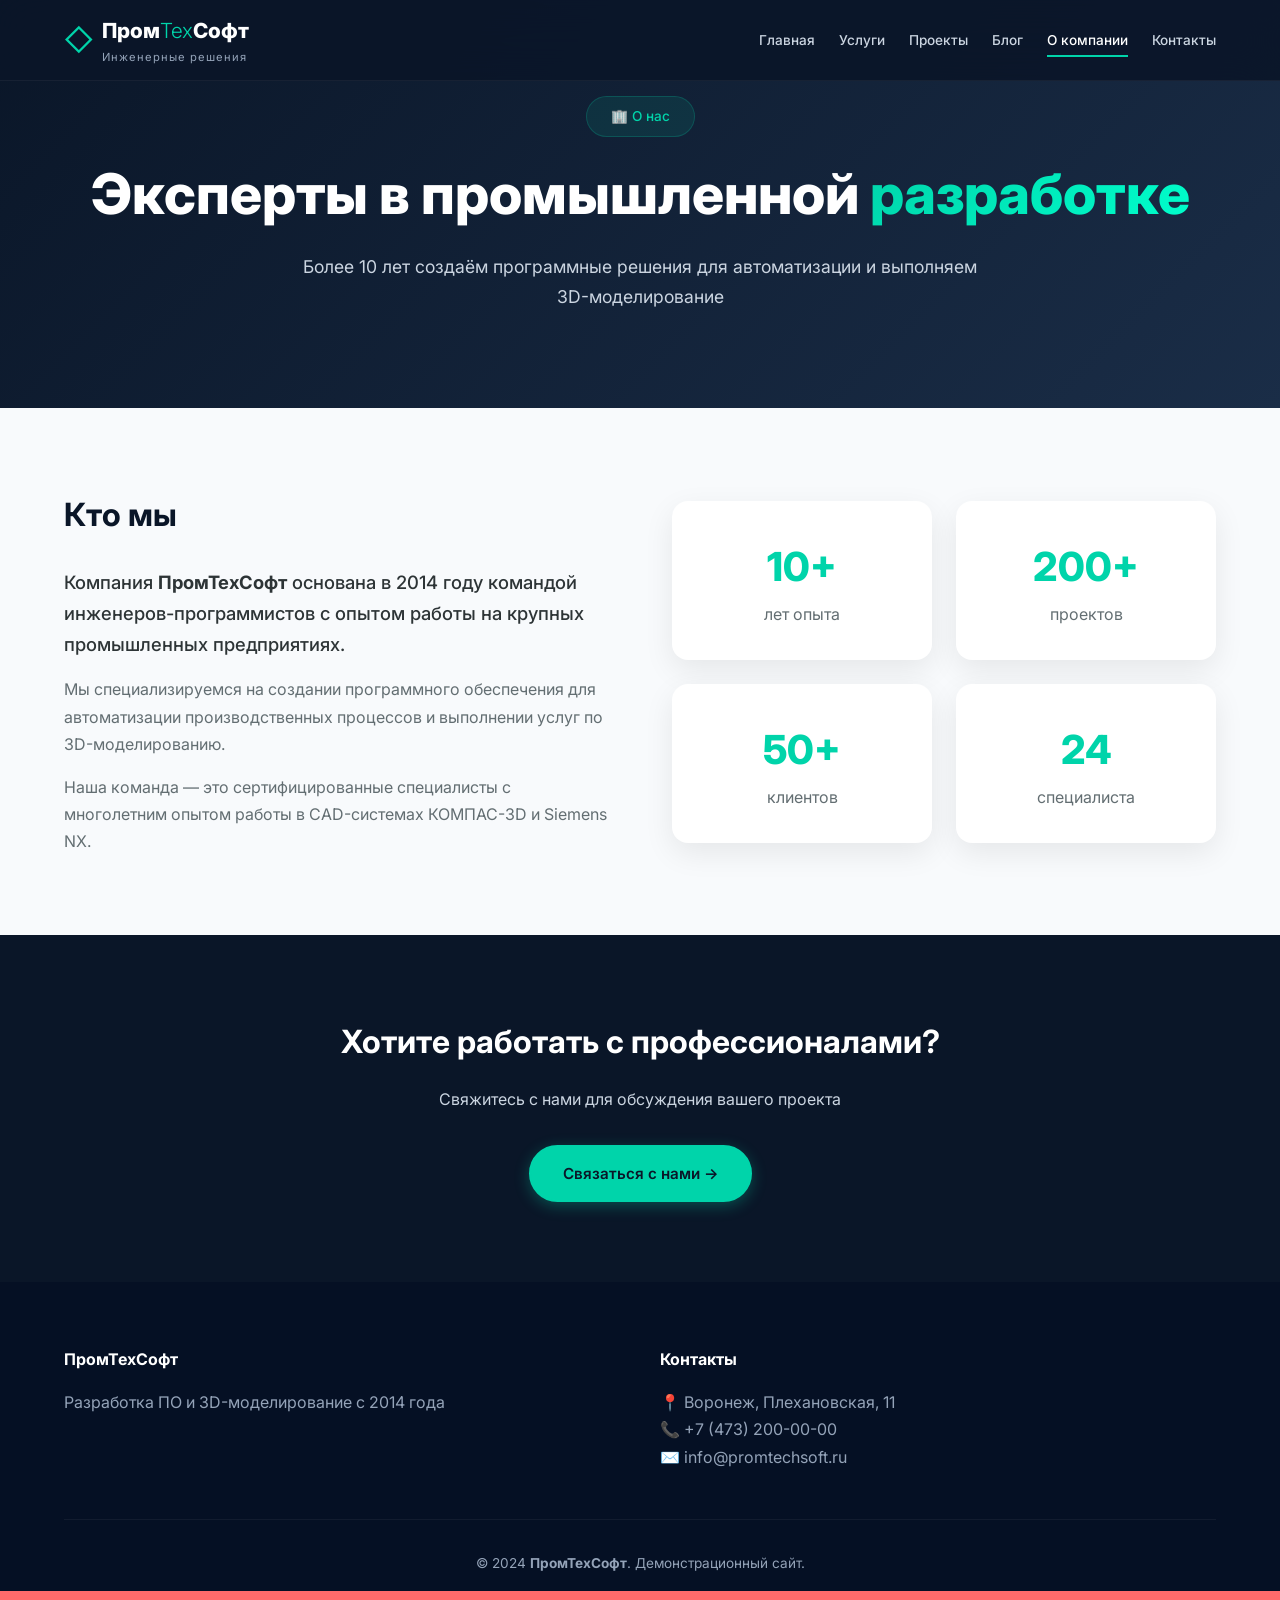
==== about.html @ c160d9ca "Демо 2" ====
<!DOCTYPE html>
<html lang="ru">
<head>
    <meta charset="UTF-8">
    <meta name="viewport" content="width=device-width, initial-scale=1.0">
    <title>О компании - ПромТехСофт | Демонстрационный сайт</title>
    <meta name="description" content="ПромТехСофт - демонстрационный сайт компании по разработке ПО для автоматизации производств и 3D-моделированию. Учебный проект.">
    <link rel="stylesheet" href="style.css">
    <link rel="stylesheet" href="animations.css">
    <link href="https://fonts.googleapis.com/css2?family=Inter:wght@300;400;500;600;700;800;900&display=swap" rel="stylesheet">
</head>
<body>
    <header class="header" id="header">
        <div class="container">
            <nav class="navbar">
                <a href="index.html" class="logo">
                    <span class="logo-icon">◇</span>
                    <div>
                        <h1>Пром<span>Тех</span>Софт</h1>
                        <p class="tagline">Инженерные решения</p>
                    </div>
                </a>
                <ul class="nav-menu" id="navMenu">
                    <li><a href="index.html">Главная</a></li>
                    <li><a href="services.html">Услуги</a></li>
                    <li><a href="projects.html">Проекты</a></li>
                    <li><a href="blog.html">Блог</a></li>
                    <li><a href="about.html" class="active">О компании</a></li>
                    <li><a href="contacts.html">Контакты</a></li>
                </ul>
                <button class="burger" id="burger" aria-label="Меню">
                    <span></span><span></span><span></span>
                </button>
            </nav>
        </div>
    </header>

    <main>

        <section class="hero" style="min-height: auto; padding: 6rem 0 4rem;">
            <div class="container">
                <span class="badge fade-in">🏢 О нас</span>
                <h2 class="fade-in">Эксперты в промышленной <span class="highlight">разработке</span></h2>
                <p class="fade-in">Более 10 лет создаём программные решения для автоматизации и выполняем 3D-моделирование</p>
            </div>
        </section>

        <section>
            <div class="container">
                <div style="display: grid; grid-template-columns: 1fr 1fr; gap: 4rem; align-items: center;">
                    <div class="fade-in">
                        <h2 style="font-size: 2rem; color: var(--primary); margin-bottom: 1.5rem;">Кто мы</h2>
                        <p style="font-size: 1.15rem; font-weight: 500; margin-bottom: 1rem;">Компания <strong>ПромТехСофт</strong> основана в 2014 году командой инженеров-программистов с опытом работы на крупных промышленных предприятиях.</p>
                        <p style="color: var(--text-light); margin-bottom: 1rem;">Мы специализируемся на создании программного обеспечения для автоматизации производственных процессов и выполнении услуг по 3D-моделированию.</p>
                        <p style="color: var(--text-light);">Наша команда — это сертифицированные специалисты с многолетним опытом работы в CAD-системах КОМПАС-3D и Siemens NX.</p>
                    </div>
                    <div class="fade-in" style="display: grid; grid-template-columns: repeat(2, 1fr); gap: 1.5rem;">
                        <div style="background: white; padding: 2rem; border-radius: 16px; text-align: center; box-shadow: 0 10px 30px rgba(0,0,0,0.08);">
                            <span style="font-size: 2.5rem; font-weight: 800; color: #00d4aa; display: block;">10+</span>
                            <span style="color: #636e72;">лет опыта</span>
                        </div>
                        <div style="background: white; padding: 2rem; border-radius: 16px; text-align: center; box-shadow: 0 10px 30px rgba(0,0,0,0.08);">
                            <span style="font-size: 2.5rem; font-weight: 800; color: #00d4aa; display: block;">200+</span>
                            <span style="color: #636e72;">проектов</span>
                        </div>
                        <div style="background: white; padding: 2rem; border-radius: 16px; text-align: center; box-shadow: 0 10px 30px rgba(0,0,0,0.08);">
                            <span style="font-size: 2.5rem; font-weight: 800; color: #00d4aa; display: block;">50+</span>
                            <span style="color: #636e72;">клиентов</span>
                        </div>
                        <div style="background: white; padding: 2rem; border-radius: 16px; text-align: center; box-shadow: 0 10px 30px rgba(0,0,0,0.08);">
                            <span style="font-size: 2.5rem; font-weight: 800; color: #00d4aa; display: block;">24</span>
                            <span style="color: #636e72;">специалиста</span>
                        </div>
                    </div>
                </div>
            </div>
        </section>

        <section class="cta fade-in">
            <div class="container">
                <h2>Хотите работать с профессионалами?</h2>
                <p>Свяжитесь с нами для обсуждения вашего проекта</p>
                <a href="contacts.html" class="btn btn-primary">Связаться с нами →</a>
            </div>
        </section>
    </main>

    <footer class="footer">
        <div class="container">
            <div class="footer-grid">
                <div class="footer-col">
                    <h4>ПромТехСофт</h4>
                    <p>Разработка ПО и 3D-моделирование с 2014 года</p>
                </div>
                <div class="footer-col">
                    <h4>Контакты</h4>
                    <p>📍 Воронеж, Плехановская, 11</p>
                    <p>📞 +7 (473) 200-00-00</p>
                    <p>✉️ info@promtechsoft.ru</p>
                </div>
            </div>
            <div class="footer-bottom">
                <p>© 2024 <strong>ПромТехСофт</strong>. Демонстрационный сайт.</p>
            </div>
        </div>
    </footer>
    <div style="background: #ff6b6b; color: white; text-align: center; padding: 0.5rem; font-size: 0.85rem;">
    ⚠️ Демонстрационный сайт. Компания не является реальным юридическим лицом. Учебный проект.
    </div>

    <button class="scroll-top" id="scrollTop" aria-label="Наверх">↑</button>
    <script src="main.js"></script>
</body>
</html>
---- style.css ----
:root {
    --primary: #0a1628;
    --primary-light: #132238;
    --secondary: #1a2d47;
    --accent: #00d4aa;
    --accent-hover: #00f0c8;
    --dark: #051024;
    --text: #2d3436;
    --text-light: #636e72;
    --white: #ffffff;
    --gray-50: #f8fafc;
    --gray-100: #f1f5f9;
    --gray-200: #e2e8f0;
    --gray-300: #cbd5e1;
    --gray-400: #94a3b8;
    --gray-500: #64748b;
    --radius: 16px;
    --radius-sm: 8px;
    --shadow: 0 10px 30px rgba(0,0,0,0.08);
    --shadow-hover: 0 20px 40px rgba(0,0,0,0.15);
    --transition: 0.3s cubic-bezier(0.4, 0, 0.2, 1);
}

* { margin: 0; padding: 0; box-sizing: border-box; }

html { scroll-behavior: smooth; scroll-padding-top: 80px; }

body {
    font-family: 'Inter', -apple-system, sans-serif;
    line-height: 1.7;
    color: var(--text);
    background: var(--gray-50);
}

.container { max-width: 1200px; margin: 0 auto; padding: 0 24px; }

/* Header */
.header {
    background: rgba(10, 22, 40, 0.9);
    backdrop-filter: blur(20px);
    color: var(--white);
    padding: 0.8rem 0;
    position: fixed;
    top: 0;
    width: 100%;
    z-index: 1000;
    border-bottom: 1px solid rgba(255,255,255,0.05);
    transition: var(--transition);
}

.header.scrolled {
    background: rgba(10, 22, 40, 0.98);
    box-shadow: 0 10px 40px rgba(0,0,0,0.3);
    padding: 0.5rem 0;
}

.navbar {
    display: flex;
    justify-content: space-between;
    align-items: center;
}

.logo {
    display: flex;
    align-items: center;
    gap: 0.5rem;
    text-decoration: none;
    color: var(--white);
}

.logo-icon {
    font-size: 1.8rem;
    color: var(--accent);
}

.logo h1 {
    font-size: 1.3rem;
    font-weight: 800;
}

.logo h1 span { color: var(--accent); font-weight: 300; }

.tagline {
    font-size: 0.7rem;
    color: var(--gray-400);
    letter-spacing: 1px;
}

.nav-menu {
    display: flex;
    list-style: none;
    gap: 1.5rem;
}

.nav-menu a {
    color: var(--gray-300);
    text-decoration: none;
    font-weight: 500;
    font-size: 0.85rem;
    transition: var(--transition);
    padding: 0.4rem 0;
    border-bottom: 2px solid transparent;
}

.nav-menu a:hover,
.nav-menu a.active {
    color: var(--white);
    border-bottom-color: var(--accent);
}

.burger {
    display: none;
    flex-direction: column;
    gap: 5px;
    background: none;
    border: none;
    cursor: pointer;
    padding: 5px;
}

.burger span {
    width: 25px;
    height: 2px;
    background: var(--white);
    transition: var(--transition);
    display: block;
}

.burger.active span:nth-child(1) { transform: rotate(45deg) translate(5px, 5px); }
.burger.active span:nth-child(2) { opacity: 0; }
.burger.active span:nth-child(3) { transform: rotate(-45deg) translate(5px, -5px); }

/* Hero */
.hero {
    background: linear-gradient(135deg, var(--primary) 0%, var(--secondary) 100%);
    color: var(--white);
    padding: 8rem 0 6rem;
    text-align: center;
    position: relative;
    overflow: hidden;
    min-height: 100vh;
    display: flex;
    align-items: center;
}

.badge {
    display: inline-block;
    background: rgba(0, 212, 170, 0.1);
    color: var(--accent);
    padding: 0.5rem 1.5rem;
    border-radius: 50px;
    font-size: 0.85rem;
    font-weight: 500;
    border: 1px solid rgba(0, 212, 170, 0.2);
    margin-bottom: 1.5rem;
}

.hero h2 {
    font-size: clamp(2rem, 5vw, 3.5rem);
    font-weight: 800;
    line-height: 1.2;
    margin-bottom: 1.5rem;
}

.highlight {
    background: linear-gradient(135deg, var(--accent), #00ffcc);
    -webkit-background-clip: text;
    -webkit-text-fill-color: transparent;
    background-clip: text;
}

.hero p {
    font-size: 1.1rem;
    color: var(--gray-300);
    max-width: 700px;
    margin: 0 auto 2rem;
}

.hero-buttons {
    display: flex;
    gap: 1rem;
    justify-content: center;
    margin-bottom: 3rem;
    flex-wrap: wrap;
}

.hero-stats {
    display: flex;
    justify-content: center;
    gap: 3rem;
    flex-wrap: wrap;
}

.stat-value {
    font-size: 2rem;
    font-weight: 800;
    color: var(--accent);
    display: block;
}

.stat-label { font-size: 0.85rem; color: var(--gray-400); }

.hero-scroll {
    position: absolute;
    bottom: 30px;
    left: 50%;
    transform: translateX(-50%);
    display: flex;
    flex-direction: column;
    align-items: center;
    gap: 0.5rem;
    color: var(--gray-400);
    font-size: 0.75rem;
}

.scroll-indicator {
    width: 20px;
    height: 40px;
    border: 2px solid var(--gray-500);
    border-radius: 10px;
    position: relative;
}

.scroll-indicator::before {
    content: '';
    position: absolute;
    top: 5px;
    left: 50%;
    transform: translateX(-50%);
    width: 3px;
    height: 8px;
    background: var(--accent);
    border-radius: 2px;
    animation: scrollDown 2s infinite;
}

/* Buttons */
.btn {
    display: inline-flex;
    align-items: center;
    gap: 0.5rem;
    padding: 0.85rem 2rem;
    border-radius: 50px;
    text-decoration: none;
    font-weight: 600;
    transition: var(--transition);
    border: 2px solid transparent;
    font-size: 0.95rem;
}

.btn-primary {
    background: var(--accent);
    color: var(--primary);
    border-color: var(--accent);
    box-shadow: 0 4px 15px rgba(0, 212, 170, 0.3);
}

.btn-primary:hover {
    background: var(--accent-hover);
    transform: translateY(-2px);
    box-shadow: 0 8px 25px rgba(0, 212, 170, 0.4);
}

.btn-outline {
    border-color: rgba(255,255,255,0.3);
    color: var(--white);
    backdrop-filter: blur(10px);
}

.btn-outline:hover {
    background: rgba(255,255,255,0.1);
    border-color: var(--white);
    transform: translateY(-2px);
}

.btn-outline-dark {
    border-color: var(--gray-300);
    color: var(--text);
}

.btn-outline-dark:hover {
    background: var(--primary);
    color: var(--white);
    border-color: var(--primary);
}

.btn-sm {
    padding: 0.5rem 1.5rem;
    font-size: 0.85rem;
    background: transparent;
    color: var(--accent);
    border-color: var(--accent);
}

.btn-sm:hover {
    background: var(--accent);
    color: var(--primary);
}

/* Sections */
section { padding: 5rem 0; }

.section-header {
    text-align: center;
    margin-bottom: 3rem;
}

.section-header .badge { margin-bottom: 1rem; }

.section-header h2 {
    font-size: 2rem;
    color: var(--primary);
    margin-bottom: 0.8rem;
}

.section-header p {
    color: var(--text-light);
    max-width: 600px;
    margin: 0 auto;
}

/* Services Grid */
.services-grid {
    display: grid;
    grid-template-columns: repeat(auto-fit, minmax(260px, 1fr));
    gap: 2rem;
}

.service-card {
    background: var(--white);
    padding: 2rem;
    border-radius: var(--radius);
    box-shadow: var(--shadow);
    text-align: center;
    transition: var(--transition);
    border: 1px solid var(--gray-200);
    display: flex;
    flex-direction: column;
}

.service-card:hover {
    transform: translateY(-8px);
    box-shadow: var(--shadow-hover);
}

.service-icon {
    font-size: 3rem;
    margin-bottom: 1rem;
}

.service-card h3 {
    font-size: 1.15rem;
    margin-bottom: 0.8rem;
    color: var(--primary);
}

.service-card p {
    color: var(--text-light);
    font-size: 0.9rem;
    margin-bottom: 1rem;
    flex-grow: 1;
}

.service-features {
    display: flex;
    gap: 0.5rem;
    justify-content: center;
    flex-wrap: wrap;
    margin-bottom: 1.5rem;
    list-style: none;
}

.service-features li {
    background: var(--gray-100);
    padding: 0.25rem 0.75rem;
    border-radius: 20px;
    font-size: 0.75rem;
    color: var(--text-light);
}

.service-card .btn-sm {
    margin-top: auto;
    align-self: center;
}

/* Blog Preview */
.blog-preview { background: var(--white); }

.blog-grid {
    display: grid;
    grid-template-columns: repeat(auto-fit, minmax(300px, 1fr));
    gap: 2rem;
}

.blog-card {
    background: var(--white);
    border-radius: var(--radius);
    overflow: hidden;
    box-shadow: var(--shadow);
    transition: var(--transition);
    border: 1px solid var(--gray-200);
}

.blog-card:hover {
    transform: translateY(-5px);
    box-shadow: var(--shadow-hover);
}

.blog-image {
    height: 180px;
    display: flex;
    align-items: center;
    justify-content: center;
    font-size: 4rem;
    color: rgba(255,255,255,0.3);
}

.blog-content {
    padding: 1.5rem;
}

.blog-date {
    font-size: 0.8rem;
    color: var(--accent);
    font-weight: 500;
}

.blog-content h3 {
    font-size: 1.1rem;
    margin: 0.5rem 0;
    color: var(--primary);
}

.blog-content p {
    font-size: 0.9rem;
    color: var(--text-light);
    margin-bottom: 1rem;
}

.blog-link {
    color: var(--accent);
    text-decoration: none;
    font-weight: 600;
    font-size: 0.9rem;
}

/* CTA */
.cta {
    background: var(--primary);
    color: var(--white);
    text-align: center;
}

.cta h2 {
    font-size: 2rem;
    margin-bottom: 1rem;
}

.cta p {
    color: var(--gray-300);
    margin-bottom: 2rem;
}

/* Footer */
.footer {
    background: var(--dark);
    color: var(--gray-400);
    padding: 4rem 0 1rem;
}

.footer-grid {
    display: grid;
    grid-template-columns: repeat(auto-fit, minmax(200px, 1fr));
    gap: 2.5rem;
    margin-bottom: 3rem;
}

.footer-col h4 {
    color: var(--white);
    margin-bottom: 1rem;
    font-size: 1rem;
}

.footer-col ul {
    list-style: none;
}

.footer-col ul li { margin-bottom: 0.5rem; }

.footer-col a {
    color: var(--gray-400);
    text-decoration: none;
    transition: var(--transition);
}

.footer-col a:hover { color: var(--accent); }

.social-links {
    display: flex;
    gap: 1rem;
    margin-top: 1rem;
}

.social-links a {
    font-size: 1.5rem;
}

.footer-bottom {
    text-align: center;
    padding-top: 2rem;
    border-top: 1px solid rgba(255,255,255,0.05);
    font-size: 0.85rem;
}

/* Scroll Top */
.scroll-top {
    position: fixed;
    bottom: 30px;
    right: 30px;
    width: 50px;
    height: 50px;
    background: var(--accent);
    color: var(--primary);
    border: none;
    border-radius: 50%;
    font-size: 1.5rem;
    cursor: pointer;
    opacity: 0;
    pointer-events: none;
    transition: var(--transition);
    box-shadow: var(--shadow);
    font-weight: 700;
    z-index: 999;
    display: flex;
    align-items: center;
    justify-content: center;
}

.scroll-top.visible {
    opacity: 1;
    pointer-events: all;
}

.scroll-top:hover {
    background: var(--accent-hover);
    transform: translateY(-3px);
}

/* Utility */
.text-center { text-align: center; }

/* Mobile */
@media (max-width: 768px) {
    .burger { display: flex; }
    
    .nav-menu {
        display: none;
        position: fixed;
        top: 60px;
        left: 0;
        right: 0;
        background: var(--primary);
        flex-direction: column;
        padding: 2rem;
        text-align: center;
        gap: 1rem;
        box-shadow: 0 20px 40px rgba(0,0,0,0.3);
    }
    
    .nav-menu.active { display: flex; }
    
    .hero { padding: 6rem 0 4rem; min-height: auto; }
    
    .hero h2 { font-size: 1.8rem; }
    
    .hero-stats { gap: 1.5rem; }
    
    .services-grid { grid-template-columns: 1fr; }
    
    .blog-grid { grid-template-columns: 1fr; }
    
    .footer-grid { grid-template-columns: 1fr 1fr; }
}
---- animations.css ----
/* Анимации появления */
.fade-in {
    opacity: 0;
    transform: translateY(30px);
    transition: opacity 0.6s cubic-bezier(0.4, 0, 0.2, 1),
                transform 0.6s cubic-bezier(0.4, 0, 0.2, 1);
}

.fade-in.visible {
    opacity: 1;
    transform: translateY(0);
}

/* Анимация для hero */
.hero-bg {
    position: absolute;
    top: 0;
    left: 0;
    right: 0;
    bottom: 0;
    background: 
        radial-gradient(circle at 20% 50%, rgba(0, 212, 170, 0.08) 0%, transparent 50%),
        radial-gradient(circle at 80% 50%, rgba(0, 240, 200, 0.05) 0%, transparent 50%);
    animation: bgPulse 8s ease-in-out infinite;
}

@keyframes bgPulse {
    0%, 100% { opacity: 0.5; }
    50% { opacity: 1; }
}

/* Индикатор скролла */
@keyframes scrollDown {
    0% { top: 5px; opacity: 1; }
    100% { top: 25px; opacity: 0; }
}

/* Пульсация для кнопок */
@keyframes pulse {
    0% { box-shadow: 0 0 0 0 rgba(0, 212, 170, 0.4); }
    70% { box-shadow: 0 0 0 15px rgba(0, 212, 170, 0); }
    100% { box-shadow: 0 0 0 0 rgba(0, 212, 170, 0); }
}

.btn-primary {
    animation: pulse 2s infinite;
}

/* Hover эффекты для карточек */
.service-card {
    position: relative;
    overflow: hidden;
}

.service-card::before {
    content: '';
    position: absolute;
    top: 0;
    left: 0;
    right: 0;
    height: 3px;
    background: linear-gradient(90deg, var(--accent), #00ffcc);
    transform: scaleX(0);
    transform-origin: left;
    transition: transform 0.4s ease;
}

.service-card:hover::before {
    transform: scaleX(1);
}

/* Анимация для цифр статистики */
@keyframes countUp {
    from { opacity: 0; transform: translateY(20px); }
    to { opacity: 1; transform: translateY(0); }
}

.stat-value {
    animation: countUp 1s ease-out;
}
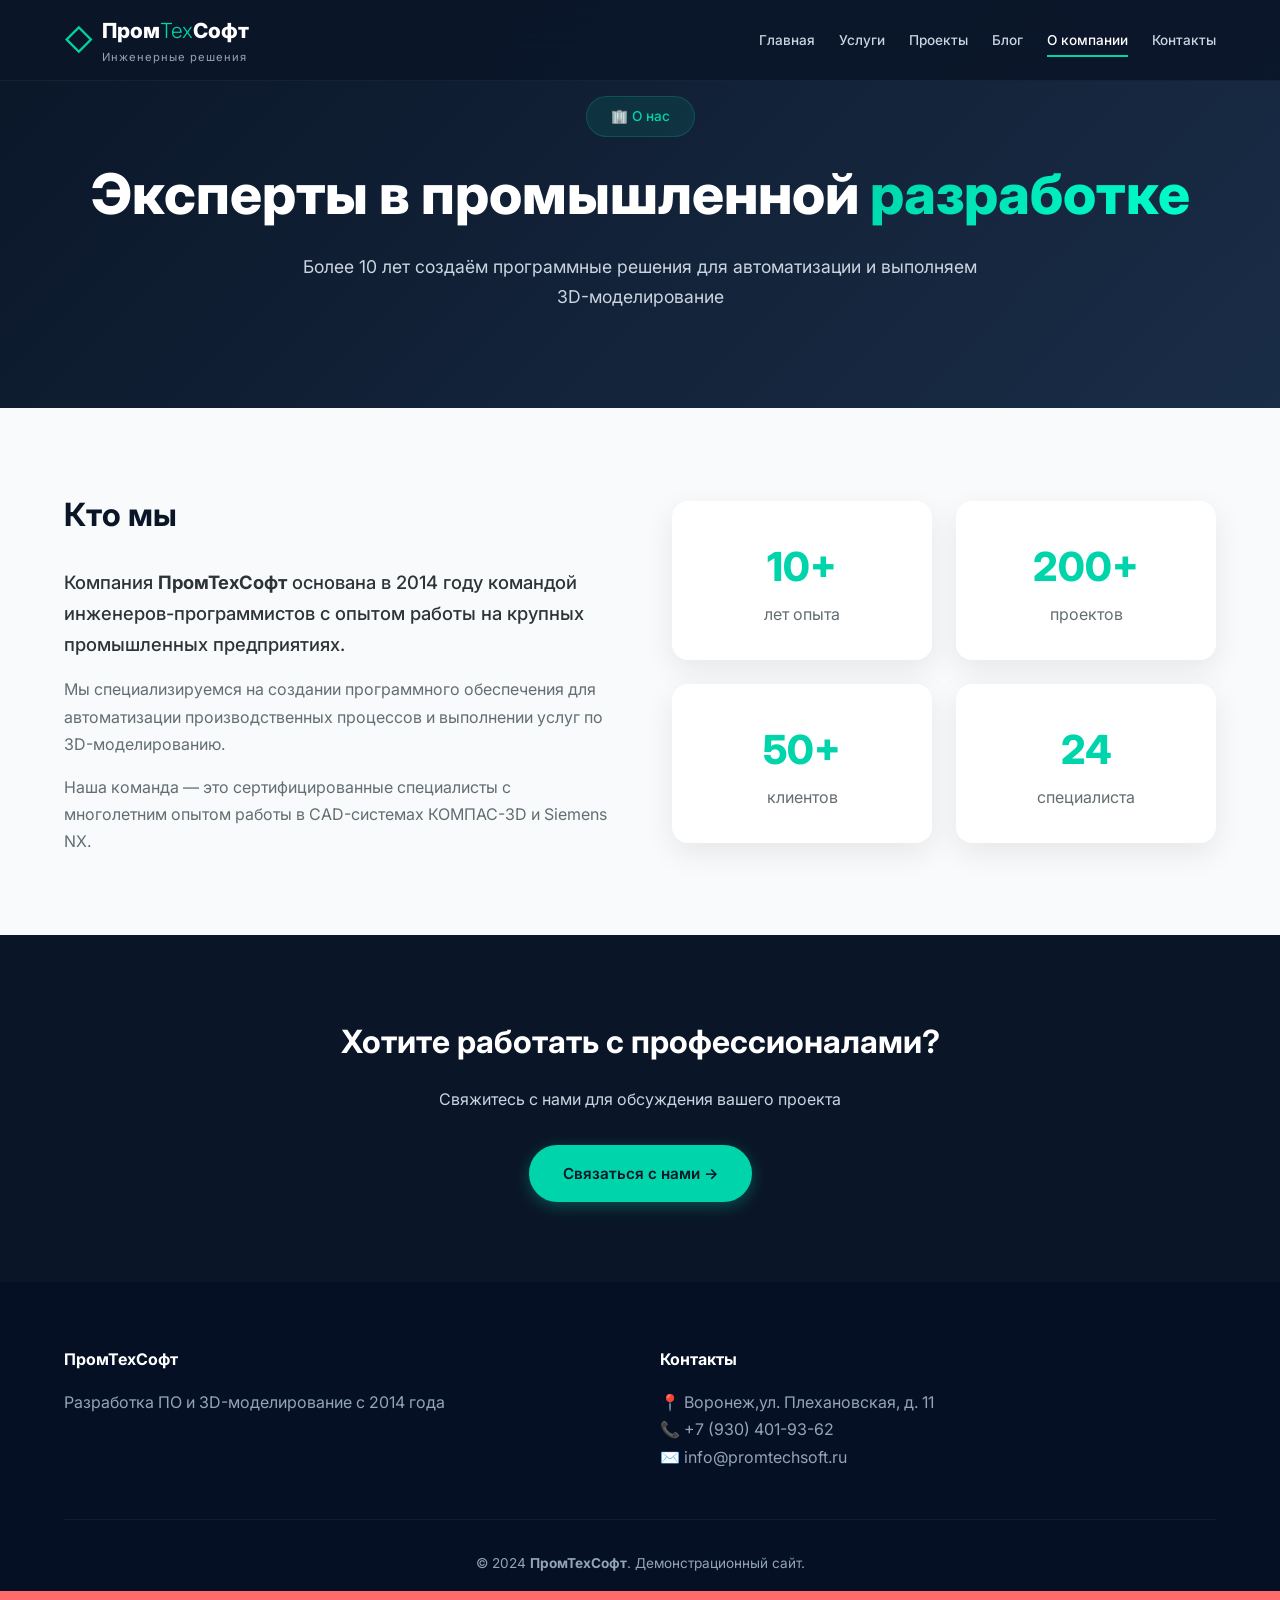
==== commit 994cb9b1: "правка адреса" ====
--- a/about.html
+++ b/about.html
@@ -94,8 +94,8 @@
                 </div>
                 <div class="footer-col">
                     <h4>Контакты</h4>
-                    <p>📍 Воронеж, Плехановская, 11</p>
-                    <p>📞 +7 (473) 200-00-00</p>
+                    <p>📍 Воронеж,ул. Плехановская, д. 11</p>
+                    <p>📞 +7 (930) 401-93-62</p>
                     <p>✉️ info@promtechsoft.ru</p>
                 </div>
             </div>
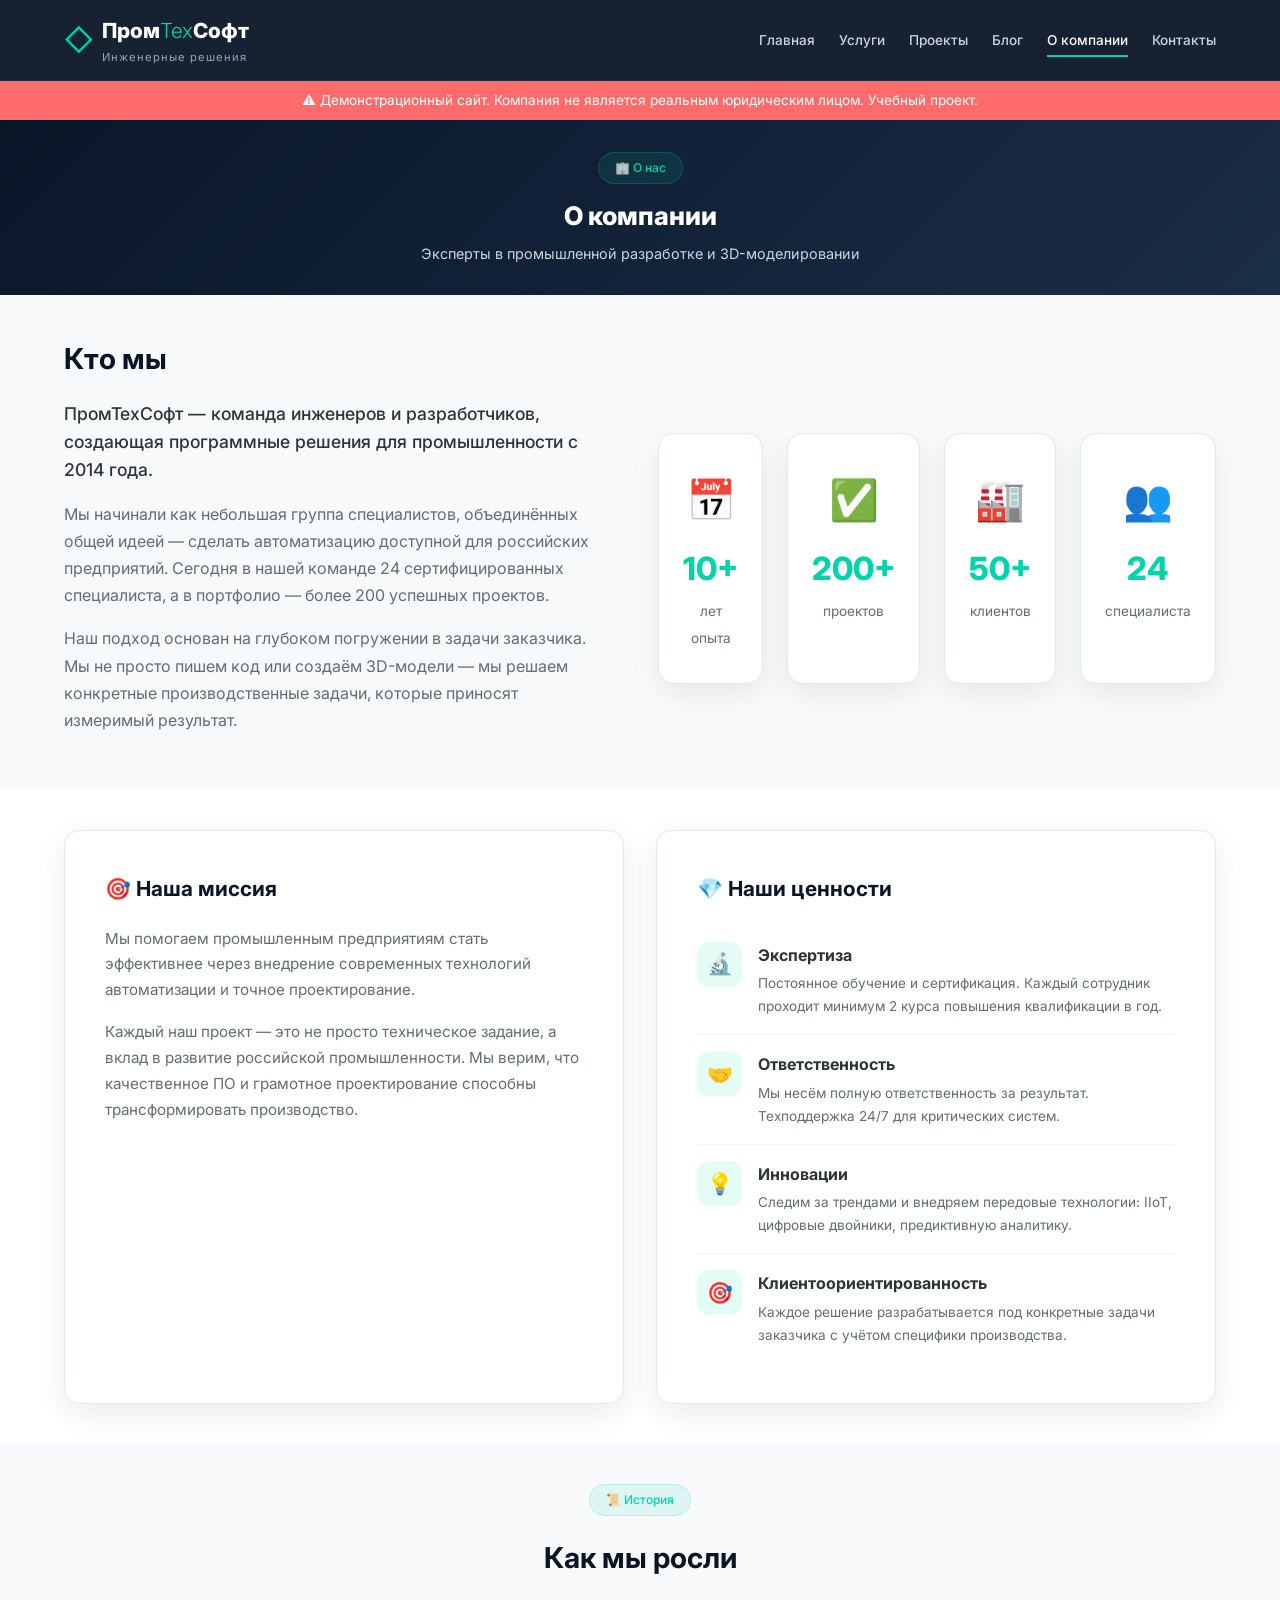
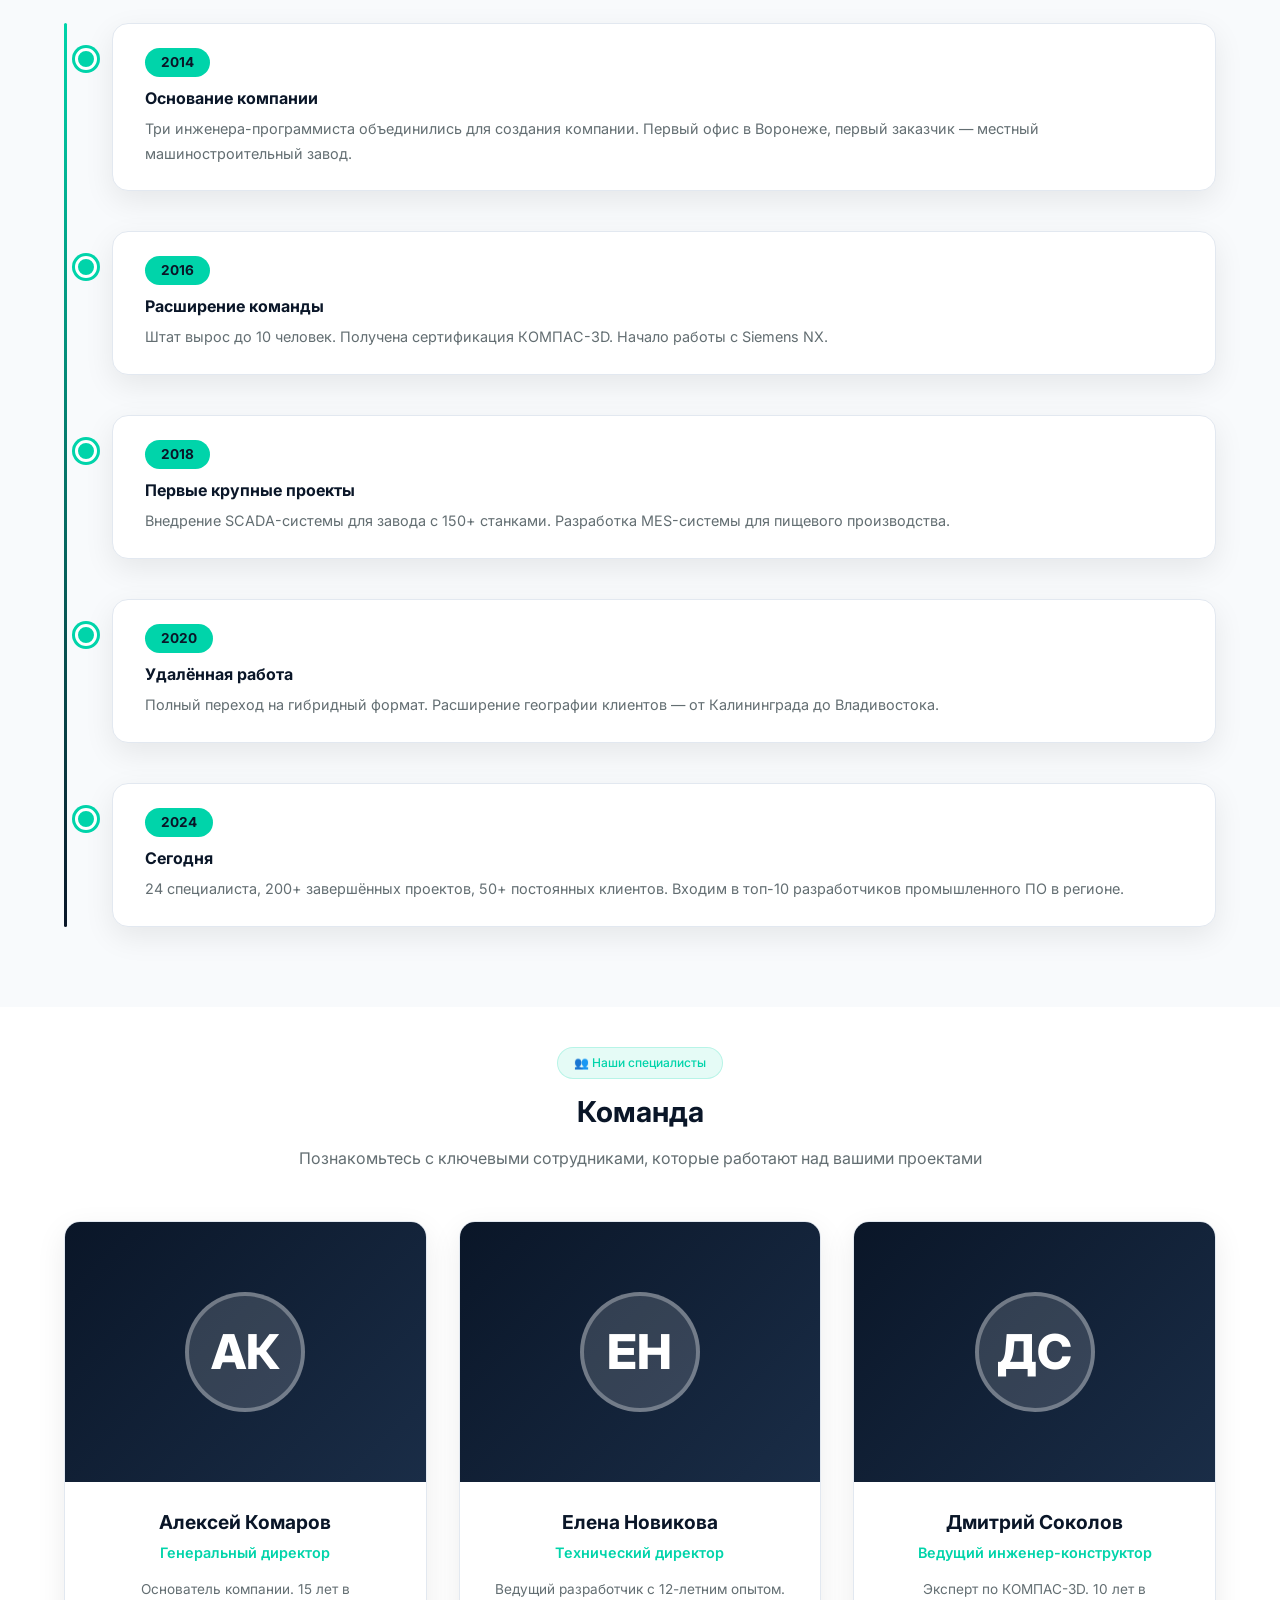
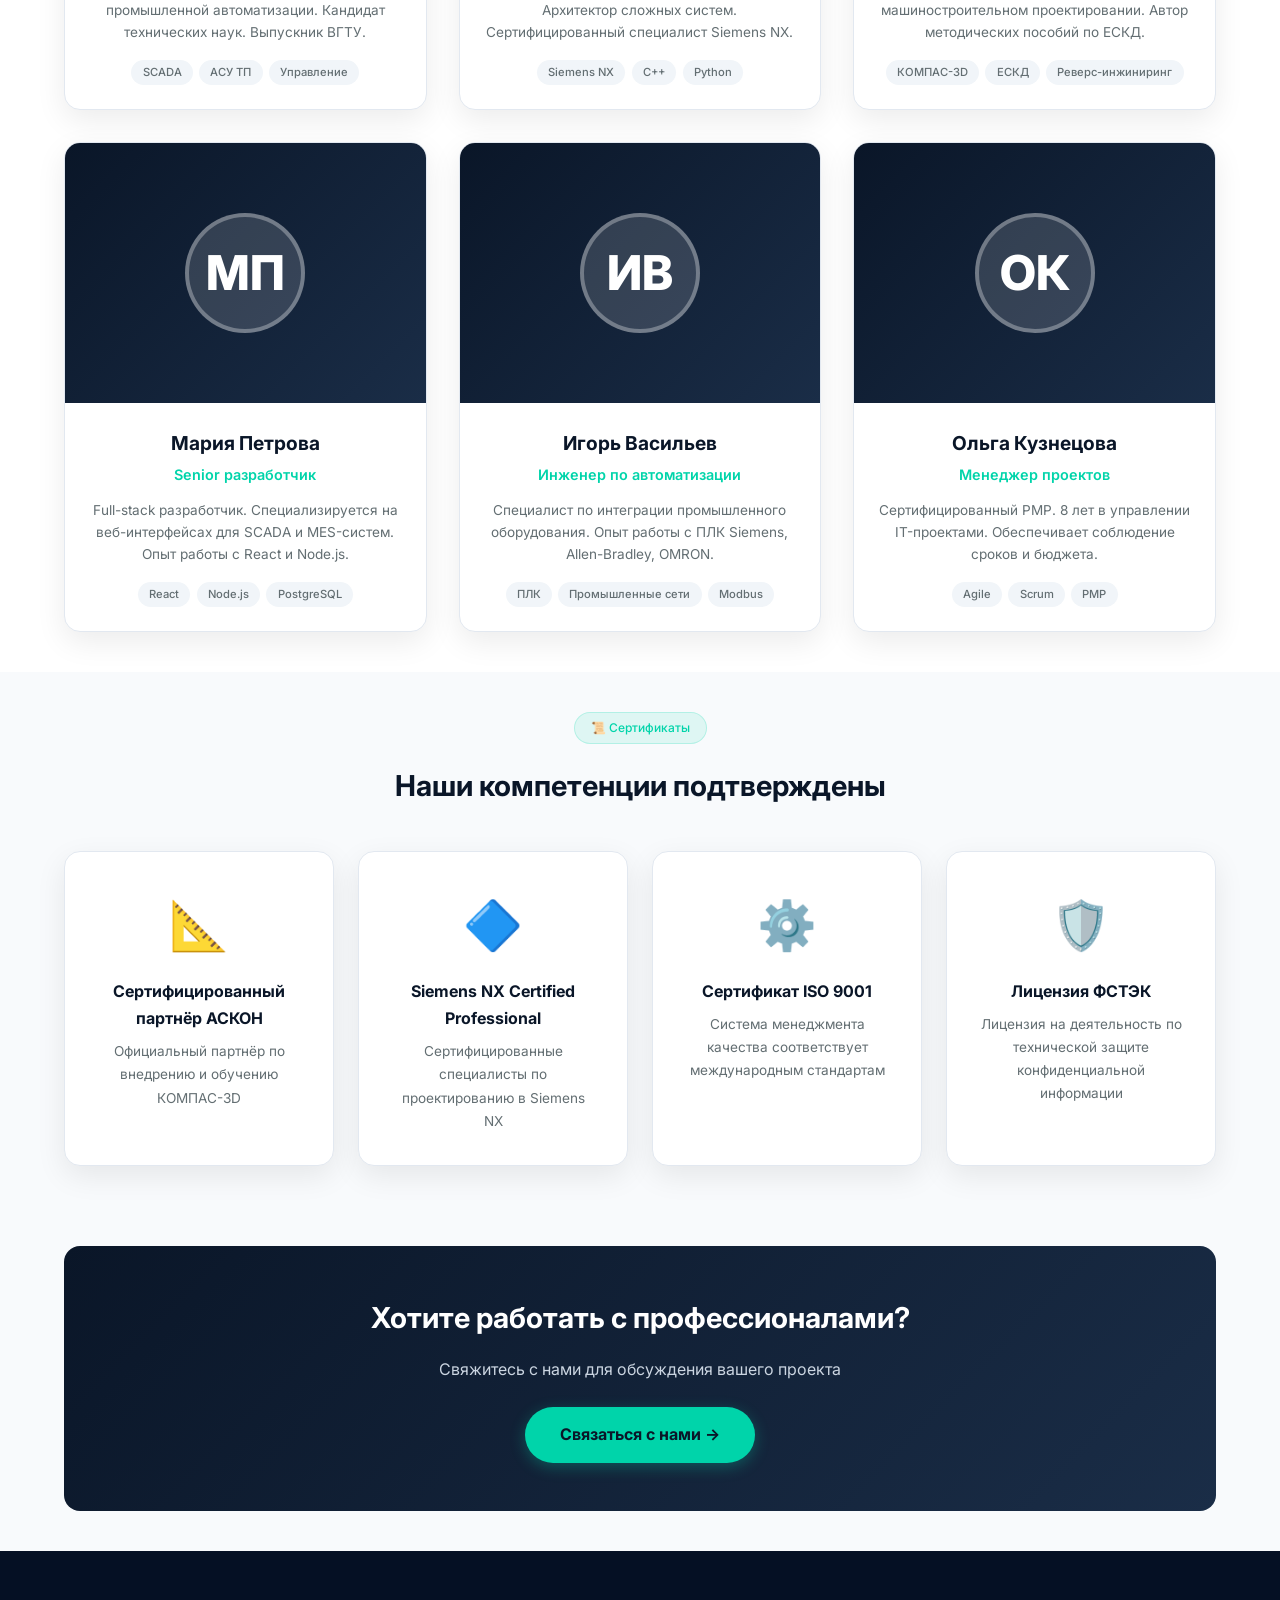
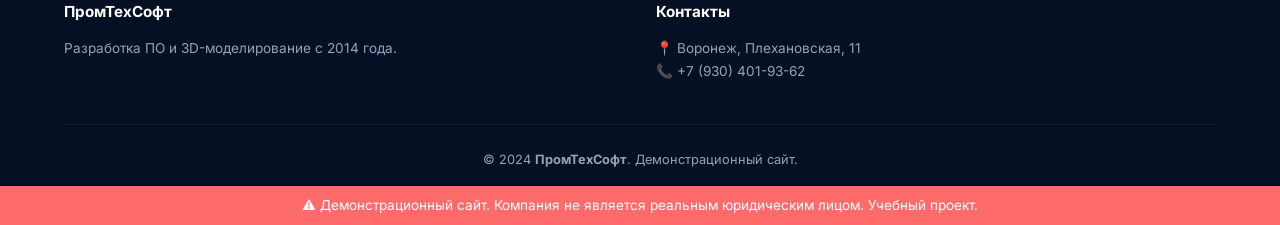
==== commit da9e88c0: "добавление инфы" ====
--- a/about.html
+++ b/about.html
@@ -3,11 +3,537 @@
 <head>
     <meta charset="UTF-8">
     <meta name="viewport" content="width=device-width, initial-scale=1.0">
-    <title>О компании - ПромТехСофт | Демонстрационный сайт</title>
-    <meta name="description" content="ПромТехСофт - демонстрационный сайт компании по разработке ПО для автоматизации производств и 3D-моделированию. Учебный проект.">
+    <title>О компании - ПромТехСофт | Команда экспертов</title>
+    <meta name="description" content="ПромТехСофт - команда профессионалов в разработке ПО и 3D-моделировании. Познакомьтесь с нашими специалистами, узнайте о миссии и ценностях компании.">
     <link rel="stylesheet" href="style.css">
     <link rel="stylesheet" href="animations.css">
     <link href="https://fonts.googleapis.com/css2?family=Inter:wght@300;400;500;600;700;800;900&display=swap" rel="stylesheet">
+    <link rel="icon" type="image/svg+xml" href="favicon.svg">
+    
+    <!-- Yandex.Metrika counter -->
+    <script type="text/javascript">
+        (function(m,e,t,r,i,k,a){
+            m[i]=m[i]||function(){(m[i].a=m[i].a||[]).push(arguments)};
+            m[i].l=1*new Date();
+            for (var j = 0; j < document.scripts.length; j++) {if (document.scripts[j].src === r) { return; }}
+            k=e.createElement(t),a=e.getElementsByTagName(t)[0],k.async=1,k.src=r,a.parentNode.insertBefore(k,a)
+        })(window, document,'script','https://mc.yandex.ru/metrika/tag.js?id=110703368', 'ym');
+        ym(110703368, 'init', {clickmap:true, trackLinks:true, accurateTrackBounce:true, webvisor:true});
+    </script>
+    <noscript><div><img src="https://mc.yandex.ru/watch/110703368" style="position:absolute; left:-9999px;" alt="" /></div></noscript>
+
+    <style>
+        :root {
+            --primary: #0a1628;
+            --accent: #00d4aa;
+            --accent-hover: #00f0c8;
+            --white: #ffffff;
+            --gray-50: #f8fafc;
+            --gray-100: #f1f5f9;
+            --gray-200: #e2e8f0;
+            --gray-300: #cbd5e1;
+            --gray-400: #94a3b8;
+            --gray-500: #64748b;
+            --text: #2d3436;
+            --text-light: #636e72;
+            --radius: 16px;
+            --shadow: 0 10px 30px rgba(0,0,0,0.08);
+            --shadow-hover: 0 20px 40px rgba(0,0,0,0.15);
+            --transition: 0.3s cubic-bezier(0.4, 0, 0.2, 1);
+        }
+
+        * { margin: 0; padding: 0; box-sizing: border-box; }
+
+        body {
+            font-family: 'Inter', -apple-system, sans-serif;
+            line-height: 1.7;
+            color: var(--text);
+            background: var(--gray-50);
+        }
+
+        .container { max-width: 1200px; margin: 0 auto; padding: 0 24px; }
+
+        .demo-banner {
+            background: #ff6b6b;
+            color: white;
+            text-align: center;
+            padding: 0.5rem;
+            font-size: 0.85rem;
+        }
+
+        /* Шапка */
+        .header {
+            background: rgba(10, 22, 40, 0.95);
+            backdrop-filter: blur(20px);
+            color: white;
+            padding: 0.8rem 0;
+            position: sticky;
+            top: 0;
+            z-index: 1000;
+        }
+
+        .navbar { display: flex; justify-content: space-between; align-items: center; }
+        .logo { display: flex; align-items: center; gap: 0.5rem; text-decoration: none; color: white; }
+        .logo-icon { font-size: 1.8rem; color: var(--accent); }
+        .logo h1 { font-size: 1.3rem; font-weight: 800; }
+        .logo h1 span { color: var(--accent); font-weight: 300; }
+        .tagline { font-size: 0.7rem; color: var(--gray-400); letter-spacing: 1px; }
+
+        .nav-menu { display: flex; list-style: none; gap: 1.5rem; }
+        .nav-menu a { color: var(--gray-300); text-decoration: none; font-weight: 500; font-size: 0.85rem; padding: 0.4rem 0; border-bottom: 2px solid transparent; transition: var(--transition); }
+        .nav-menu a:hover, .nav-menu a.active { color: white; border-bottom-color: var(--accent); }
+
+        .burger { display: none; flex-direction: column; gap: 5px; background: none; border: none; cursor: pointer; padding: 5px; }
+        .burger span { width: 25px; height: 2px; background: white; display: block; transition: var(--transition); }
+        .burger.active span:nth-child(1) { transform: rotate(45deg) translate(5px, 5px); }
+        .burger.active span:nth-child(2) { opacity: 0; }
+        .burger.active span:nth-child(3) { transform: rotate(-45deg) translate(5px, -5px); }
+
+        /* Hero */
+        .page-header {
+            background: linear-gradient(135deg, var(--primary), #1a2d47);
+            color: white;
+            padding: 2rem 0 1.8rem;
+            text-align: center;
+        }
+
+        .badge {
+            display: inline-block;
+            background: rgba(0, 212, 170, 0.1);
+            color: var(--accent);
+            padding: 0.3rem 1rem;
+            border-radius: 50px;
+            font-size: 0.75rem;
+            font-weight: 500;
+            margin-bottom: 0.6rem;
+            border: 1px solid rgba(0, 212, 170, 0.2);
+        }
+
+        .page-header h2 { font-size: 1.6rem; font-weight: 800; margin-bottom: 0.3rem; }
+        .page-header p { color: var(--gray-300); font-size: 0.9rem; }
+
+        section { padding: 2.5rem 0; }
+
+        /* О компании */
+        .about-intro {
+            display: grid;
+            grid-template-columns: 1fr 1fr;
+            gap: 3rem;
+            align-items: center;
+        }
+
+        .about-text h2 {
+            font-size: 1.8rem;
+            color: var(--primary);
+            margin-bottom: 1rem;
+        }
+
+        .about-text .lead {
+            font-size: 1.1rem;
+            font-weight: 500;
+            color: var(--text);
+            margin-bottom: 1rem;
+            line-height: 1.6;
+        }
+
+        .about-text p {
+            color: var(--text-light);
+            margin-bottom: 1rem;
+        }
+
+        /* Блок с достижениями */
+        .achievements {
+            display: grid;
+            grid-template-columns: repeat(4, 1fr);
+            gap: 1.5rem;
+            margin-top: 2rem;
+        }
+
+        .achievement-card {
+            background: white;
+            padding: 2rem 1.5rem;
+            border-radius: var(--radius);
+            text-align: center;
+            box-shadow: var(--shadow);
+            border: 1px solid var(--gray-200);
+            transition: var(--transition);
+        }
+
+        .achievement-card:hover {
+            transform: translateY(-5px);
+            box-shadow: var(--shadow-hover);
+        }
+
+        .achievement-icon {
+            font-size: 2.5rem;
+            margin-bottom: 0.5rem;
+        }
+
+        .achievement-number {
+            font-size: 2rem;
+            font-weight: 800;
+            color: var(--accent);
+            display: block;
+        }
+
+        .achievement-label {
+            font-size: 0.85rem;
+            color: var(--text-light);
+        }
+
+        /* Миссия и ценности */
+        .mission-grid {
+            display: grid;
+            grid-template-columns: 1fr 1fr;
+            gap: 2rem;
+        }
+
+        .mission-card {
+            background: white;
+            padding: 2.5rem;
+            border-radius: var(--radius);
+            box-shadow: var(--shadow);
+            border: 1px solid var(--gray-200);
+        }
+
+        .mission-card h3 {
+            font-size: 1.3rem;
+            color: var(--primary);
+            margin-bottom: 1.2rem;
+            display: flex;
+            align-items: center;
+            gap: 0.5rem;
+        }
+
+        .mission-card p {
+            color: var(--text-light);
+            margin-bottom: 1rem;
+            font-size: 0.95rem;
+        }
+
+        .values-list {
+            list-style: none;
+        }
+
+        .values-list li {
+            padding: 1rem 0;
+            border-bottom: 1px solid var(--gray-100);
+            display: flex;
+            align-items: flex-start;
+            gap: 1rem;
+        }
+
+        .values-list li:last-child {
+            border-bottom: none;
+        }
+
+        .value-icon {
+            width: 45px;
+            height: 45px;
+            background: rgba(0, 212, 170, 0.1);
+            border-radius: 12px;
+            display: flex;
+            align-items: center;
+            justify-content: center;
+            font-size: 1.3rem;
+            flex-shrink: 0;
+        }
+
+        .value-content strong {
+            display: block;
+            color: var(--text);
+            margin-bottom: 0.2rem;
+        }
+
+        .value-content p {
+            font-size: 0.85rem;
+            margin-bottom: 0;
+        }
+
+        /* История */
+        .timeline {
+            position: relative;
+            padding-left: 3rem;
+        }
+
+        .timeline::before {
+            content: '';
+            position: absolute;
+            left: 0;
+            top: 0;
+            bottom: 0;
+            width: 3px;
+            background: linear-gradient(to bottom, var(--accent), var(--primary));
+            border-radius: 3px;
+        }
+
+        .timeline-item {
+            position: relative;
+            margin-bottom: 2.5rem;
+            background: white;
+            padding: 1.5rem 2rem;
+            border-radius: var(--radius);
+            box-shadow: var(--shadow);
+            border: 1px solid var(--gray-200);
+        }
+
+        .timeline-item::before {
+            content: '';
+            position: absolute;
+            left: -2.35rem;
+            top: 1.5rem;
+            width: 16px;
+            height: 16px;
+            background: var(--accent);
+            border-radius: 50%;
+            border: 3px solid white;
+            box-shadow: 0 0 0 3px var(--accent);
+        }
+
+        .timeline-year {
+            display: inline-block;
+            background: var(--accent);
+            color: var(--primary);
+            padding: 0.2rem 1rem;
+            border-radius: 20px;
+            font-weight: 700;
+            font-size: 0.85rem;
+            margin-bottom: 0.5rem;
+        }
+
+        .timeline-item h4 {
+            color: var(--primary);
+            margin-bottom: 0.3rem;
+        }
+
+        .timeline-item p {
+            color: var(--text-light);
+            font-size: 0.9rem;
+        }
+
+        /* Команда */
+        .team-section-header {
+            text-align: center;
+            margin-bottom: 3rem;
+        }
+
+        .team-section-header h2 {
+            font-size: 1.8rem;
+            color: var(--primary);
+            margin-bottom: 0.5rem;
+        }
+
+        .team-section-header p {
+            color: var(--text-light);
+        }
+
+        .team-grid {
+            display: grid;
+            grid-template-columns: repeat(auto-fill, minmax(280px, 1fr));
+            gap: 2rem;
+        }
+
+        .team-card {
+            background: white;
+            border-radius: var(--radius);
+            overflow: hidden;
+            box-shadow: var(--shadow);
+            border: 1px solid var(--gray-200);
+            transition: var(--transition);
+            text-align: center;
+        }
+
+        .team-card:hover {
+            transform: translateY(-8px);
+            box-shadow: var(--shadow-hover);
+        }
+
+        .team-photo {
+            width: 100%;
+            height: 260px;
+            background: linear-gradient(135deg, var(--primary), #1a2d47);
+            display: flex;
+            align-items: center;
+            justify-content: center;
+            position: relative;
+            overflow: hidden;
+        }
+
+        .team-photo img {
+            width: 100%;
+            height: 100%;
+            object-fit: cover;
+        }
+
+        .team-avatar {
+            width: 120px;
+            height: 120px;
+            border-radius: 50%;
+            background: rgba(255,255,255,0.15);
+            display: flex;
+            align-items: center;
+            justify-content: center;
+            font-size: 3rem;
+            font-weight: 800;
+            color: white;
+            border: 4px solid rgba(255,255,255,0.3);
+        }
+
+        .team-info {
+            padding: 1.5rem;
+        }
+
+        .team-name {
+            font-size: 1.2rem;
+            font-weight: 700;
+            color: var(--primary);
+            margin-bottom: 0.2rem;
+        }
+
+        .team-role {
+            color: var(--accent);
+            font-weight: 600;
+            font-size: 0.9rem;
+            margin-bottom: 0.8rem;
+        }
+
+        .team-bio {
+            color: var(--text-light);
+            font-size: 0.85rem;
+            line-height: 1.6;
+            margin-bottom: 1rem;
+        }
+
+        .team-skills {
+            display: flex;
+            gap: 0.4rem;
+            flex-wrap: wrap;
+            justify-content: center;
+        }
+
+        .team-skill {
+            background: var(--gray-100);
+            padding: 0.2rem 0.7rem;
+            border-radius: 20px;
+            font-size: 0.7rem;
+            color: var(--text-light);
+            font-weight: 500;
+        }
+
+        /* CTA */
+        .cta {
+            background: linear-gradient(135deg, var(--primary), #1a2d47);
+            color: white;
+            text-align: center;
+            padding: 3rem 0;
+            border-radius: var(--radius);
+        }
+
+        .cta h2 { font-size: 1.8rem; margin-bottom: 0.8rem; }
+        .cta p { color: var(--gray-300); margin-bottom: 1.5rem; }
+
+        .btn {
+            display: inline-flex;
+            align-items: center;
+            gap: 0.5rem;
+            padding: 0.9rem 2.2rem;
+            border-radius: 50px;
+            text-decoration: none;
+            font-weight: 700;
+            font-size: 1rem;
+            border: none;
+            cursor: pointer;
+            transition: var(--transition);
+            font-family: inherit;
+        }
+
+        .btn-primary { 
+            background: var(--accent); 
+            color: var(--primary); 
+            box-shadow: 0 4px 15px rgba(0, 212, 170, 0.3); 
+        }
+        .btn-primary:hover { 
+            background: var(--accent-hover); 
+            transform: translateY(-2px); 
+            box-shadow: 0 8px 25px rgba(0, 212, 170, 0.4); 
+        }
+
+        /* Сертификаты */
+        .certificates-grid {
+            display: grid;
+            grid-template-columns: repeat(auto-fill, minmax(250px, 1fr));
+            gap: 1.5rem;
+        }
+
+        .certificate-card {
+            background: white;
+            padding: 2rem;
+            border-radius: var(--radius);
+            text-align: center;
+            box-shadow: var(--shadow);
+            border: 1px solid var(--gray-200);
+            transition: var(--transition);
+        }
+
+        .certificate-card:hover {
+            transform: translateY(-3px);
+            box-shadow: var(--shadow-hover);
+        }
+
+        .certificate-icon {
+            font-size: 3rem;
+            margin-bottom: 0.8rem;
+        }
+
+        .certificate-card h4 {
+            color: var(--primary);
+            margin-bottom: 0.5rem;
+            font-size: 1rem;
+        }
+
+        .certificate-card p {
+            color: var(--text-light);
+            font-size: 0.85rem;
+        }
+
+        /* Футер */
+        .footer { background: #051024; color: var(--gray-400); padding: 3rem 0 1rem; }
+        .footer-grid { display: grid; grid-template-columns: repeat(auto-fit, minmax(200px, 1fr)); gap: 2rem; margin-bottom: 2.5rem; }
+        .footer-col h4 { color: white; margin-bottom: 0.8rem; font-size: 0.95rem; }
+        .footer-col p { font-size: 0.85rem; }
+        .footer-bottom { text-align: center; padding-top: 1.5rem; border-top: 1px solid rgba(255,255,255,0.05); font-size: 0.8rem; }
+
+        .scroll-top {
+            position: fixed; bottom: 30px; right: 30px;
+            width: 50px; height: 50px;
+            background: var(--accent); color: var(--primary);
+            border: none; border-radius: 50%;
+            font-size: 1.5rem; cursor: pointer;
+            opacity: 0; pointer-events: none;
+            transition: var(--transition); z-index: 999;
+            display: flex; align-items: center; justify-content: center;
+            font-weight: 700;
+        }
+
+        .scroll-top.visible { opacity: 1; pointer-events: all; }
+
+        @media (max-width: 768px) {
+            .burger { display: flex; }
+            .nav-menu { display: none; position: fixed; top: 60px; left: 0; right: 0; background: var(--primary); flex-direction: column; padding: 2rem; text-align: center; gap: 1rem; z-index: 1000; }
+            .nav-menu.active { display: flex; }
+            .about-intro { grid-template-columns: 1fr; }
+            .achievements { grid-template-columns: repeat(2, 1fr); }
+            .mission-grid { grid-template-columns: 1fr; }
+            .team-grid { grid-template-columns: repeat(2, 1fr); }
+            .timeline { padding-left: 2.5rem; }
+        }
+
+        @media (max-width: 480px) {
+            .achievements { grid-template-columns: 1fr; }
+            .team-grid { grid-template-columns: 1fr; }
+            .certificates-grid { grid-template-columns: 1fr; }
+        }
+    </style>
 </head>
 <body>
     <header class="header" id="header">
@@ -36,51 +562,292 @@
     </header>
 
     <main>
-
-        <section class="hero" style="min-height: auto; padding: 6rem 0 4rem;">
+        <div class="demo-banner">
+            ⚠️ Демонстрационный сайт. Компания не является реальным юридическим лицом. Учебный проект.
+        </div>
+
+        <!-- Hero -->
+        <section class="page-header">
             <div class="container">
-                <span class="badge fade-in">🏢 О нас</span>
-                <h2 class="fade-in">Эксперты в промышленной <span class="highlight">разработке</span></h2>
-                <p class="fade-in">Более 10 лет создаём программные решения для автоматизации и выполняем 3D-моделирование</p>
+                <span class="badge">🏢 О нас</span>
+                <h2>О компании</h2>
+                <p>Эксперты в промышленной разработке и 3D-моделировании</p>
             </div>
         </section>
 
+        <!-- О компании -->
         <section>
             <div class="container">
-                <div style="display: grid; grid-template-columns: 1fr 1fr; gap: 4rem; align-items: center;">
-                    <div class="fade-in">
-                        <h2 style="font-size: 2rem; color: var(--primary); margin-bottom: 1.5rem;">Кто мы</h2>
-                        <p style="font-size: 1.15rem; font-weight: 500; margin-bottom: 1rem;">Компания <strong>ПромТехСофт</strong> основана в 2014 году командой инженеров-программистов с опытом работы на крупных промышленных предприятиях.</p>
-                        <p style="color: var(--text-light); margin-bottom: 1rem;">Мы специализируемся на создании программного обеспечения для автоматизации производственных процессов и выполнении услуг по 3D-моделированию.</p>
-                        <p style="color: var(--text-light);">Наша команда — это сертифицированные специалисты с многолетним опытом работы в CAD-системах КОМПАС-3D и Siemens NX.</p>
-                    </div>
-                    <div class="fade-in" style="display: grid; grid-template-columns: repeat(2, 1fr); gap: 1.5rem;">
-                        <div style="background: white; padding: 2rem; border-radius: 16px; text-align: center; box-shadow: 0 10px 30px rgba(0,0,0,0.08);">
-                            <span style="font-size: 2.5rem; font-weight: 800; color: #00d4aa; display: block;">10+</span>
-                            <span style="color: #636e72;">лет опыта</span>
-                        </div>
-                        <div style="background: white; padding: 2rem; border-radius: 16px; text-align: center; box-shadow: 0 10px 30px rgba(0,0,0,0.08);">
-                            <span style="font-size: 2.5rem; font-weight: 800; color: #00d4aa; display: block;">200+</span>
-                            <span style="color: #636e72;">проектов</span>
-                        </div>
-                        <div style="background: white; padding: 2rem; border-radius: 16px; text-align: center; box-shadow: 0 10px 30px rgba(0,0,0,0.08);">
-                            <span style="font-size: 2.5rem; font-weight: 800; color: #00d4aa; display: block;">50+</span>
-                            <span style="color: #636e72;">клиентов</span>
-                        </div>
-                        <div style="background: white; padding: 2rem; border-radius: 16px; text-align: center; box-shadow: 0 10px 30px rgba(0,0,0,0.08);">
-                            <span style="font-size: 2.5rem; font-weight: 800; color: #00d4aa; display: block;">24</span>
-                            <span style="color: #636e72;">специалиста</span>
+                <div class="about-intro">
+                    <div class="about-text">
+                        <h2>Кто мы</h2>
+                        <p class="lead">ПромТехСофт — команда инженеров и разработчиков, создающая программные решения для промышленности с 2014 года.</p>
+                        <p>Мы начинали как небольшая группа специалистов, объединённых общей идеей — сделать автоматизацию доступной для российских предприятий. Сегодня в нашей команде 24 сертифицированных специалиста, а в портфолио — более 200 успешных проектов.</p>
+                        <p>Наш подход основан на глубоком погружении в задачи заказчика. Мы не просто пишем код или создаём 3D-модели — мы решаем конкретные производственные задачи, которые приносят измеримый результат.</p>
+                    </div>
+                    <div class="achievements">
+                        <div class="achievement-card">
+                            <div class="achievement-icon">📅</div>
+                            <span class="achievement-number">10+</span>
+                            <span class="achievement-label">лет опыта</span>
+                        </div>
+                        <div class="achievement-card">
+                            <div class="achievement-icon">✅</div>
+                            <span class="achievement-number">200+</span>
+                            <span class="achievement-label">проектов</span>
+                        </div>
+                        <div class="achievement-card">
+                            <div class="achievement-icon">🏭</div>
+                            <span class="achievement-number">50+</span>
+                            <span class="achievement-label">клиентов</span>
+                        </div>
+                        <div class="achievement-card">
+                            <div class="achievement-icon">👥</div>
+                            <span class="achievement-number">24</span>
+                            <span class="achievement-label">специалиста</span>
                         </div>
                     </div>
                 </div>
             </div>
         </section>
 
-        <section class="cta fade-in">
+        <!-- Миссия и ценности -->
+        <section style="background: white;">
             <div class="container">
-                <h2>Хотите работать с профессионалами?</h2>
-                <p>Свяжитесь с нами для обсуждения вашего проекта</p>
-                <a href="contacts.html" class="btn btn-primary">Связаться с нами →</a>
+                <div class="mission-grid">
+                    <div class="mission-card">
+                        <h3>🎯 Наша миссия</h3>
+                        <p>Мы помогаем промышленным предприятиям стать эффективнее через внедрение современных технологий автоматизации и точное проектирование.</p>
+                        <p>Каждый наш проект — это не просто техническое задание, а вклад в развитие российской промышленности. Мы верим, что качественное ПО и грамотное проектирование способны трансформировать производство.</p>
+                    </div>
+                    <div class="mission-card">
+                        <h3>💎 Наши ценности</h3>
+                        <ul class="values-list">
+                            <li>
+                                <div class="value-icon">🔬</div>
+                                <div class="value-content">
+                                    <strong>Экспертиза</strong>
+                                    <p>Постоянное обучение и сертификация. Каждый сотрудник проходит минимум 2 курса повышения квалификации в год.</p>
+                                </div>
+                            </li>
+                            <li>
+                                <div class="value-icon">🤝</div>
+                                <div class="value-content">
+                                    <strong>Ответственность</strong>
+                                    <p>Мы несём полную ответственность за результат. Техподдержка 24/7 для критических систем.</p>
+                                </div>
+                            </li>
+                            <li>
+                                <div class="value-icon">💡</div>
+                                <div class="value-content">
+                                    <strong>Инновации</strong>
+                                    <p>Следим за трендами и внедряем передовые технологии: IIoT, цифровые двойники, предиктивную аналитику.</p>
+                                </div>
+                            </li>
+                            <li>
+                                <div class="value-icon">🎯</div>
+                                <div class="value-content">
+                                    <strong>Клиентоориентированность</strong>
+                                    <p>Каждое решение разрабатывается под конкретные задачи заказчика с учётом специфики производства.</p>
+                                </div>
+                            </li>
+                        </ul>
+                    </div>
+                </div>
+            </div>
+        </section>
+
+        <!-- История компании -->
+        <section>
+            <div class="container">
+                <div style="text-align: center; margin-bottom: 2.5rem;">
+                    <span class="badge">📜 История</span>
+                    <h2 style="font-size: 1.8rem; color: var(--primary); margin-top: 0.5rem;">Как мы росли</h2>
+                </div>
+                <div class="timeline">
+                    <div class="timeline-item">
+                        <span class="timeline-year">2014</span>
+                        <h4>Основание компании</h4>
+                        <p>Три инженера-программиста объединились для создания компании. Первый офис в Воронеже, первый заказчик — местный машиностроительный завод.</p>
+                    </div>
+                    <div class="timeline-item">
+                        <span class="timeline-year">2016</span>
+                        <h4>Расширение команды</h4>
+                        <p>Штат вырос до 10 человек. Получена сертификация КОМПАС-3D. Начало работы с Siemens NX.</p>
+                    </div>
+                    <div class="timeline-item">
+                        <span class="timeline-year">2018</span>
+                        <h4>Первые крупные проекты</h4>
+                        <p>Внедрение SCADA-системы для завода с 150+ станками. Разработка MES-системы для пищевого производства.</p>
+                    </div>
+                    <div class="timeline-item">
+                        <span class="timeline-year">2020</span>
+                        <h4>Удалённая работа</h4>
+                        <p>Полный переход на гибридный формат. Расширение географии клиентов — от Калининграда до Владивостока.</p>
+                    </div>
+                    <div class="timeline-item">
+                        <span class="timeline-year">2024</span>
+                        <h4>Сегодня</h4>
+                        <p>24 специалиста, 200+ завершённых проектов, 50+ постоянных клиентов. Входим в топ-10 разработчиков промышленного ПО в регионе.</p>
+                    </div>
+                </div>
+            </div>
+        </section>
+
+        <!-- Команда -->
+        <section style="background: white;">
+            <div class="container">
+                <div class="team-section-header">
+                    <span class="badge">👥 Наши специалисты</span>
+                    <h2>Команда</h2>
+                    <p>Познакомьтесь с ключевыми сотрудниками, которые работают над вашими проектами</p>
+                </div>
+                <div class="team-grid">
+                    <!-- Сотрудник 1 -->
+                    <div class="team-card">
+                        <div class="team-photo">
+                            <div class="team-avatar">АК</div>
+                        </div>
+                        <div class="team-info">
+                            <div class="team-name">Алексей Комаров</div>
+                            <div class="team-role">Генеральный директор</div>
+                            <p class="team-bio">Основатель компании. 15 лет в промышленной автоматизации. Кандидат технических наук. Выпускник ВГТУ.</p>
+                            <div class="team-skills">
+                                <span class="team-skill">SCADA</span>
+                                <span class="team-skill">АСУ ТП</span>
+                                <span class="team-skill">Управление</span>
+                            </div>
+                        </div>
+                    </div>
+
+                    <!-- Сотрудник 2 -->
+                    <div class="team-card">
+                        <div class="team-photo">
+                            <div class="team-avatar">ЕН</div>
+                        </div>
+                        <div class="team-info">
+                            <div class="team-name">Елена Новикова</div>
+                            <div class="team-role">Технический директор</div>
+                            <p class="team-bio">Ведущий разработчик с 12-летним опытом. Архитектор сложных систем. Сертифицированный специалист Siemens NX.</p>
+                            <div class="team-skills">
+                                <span class="team-skill">Siemens NX</span>
+                                <span class="team-skill">C++</span>
+                                <span class="team-skill">Python</span>
+                            </div>
+                        </div>
+                    </div>
+
+                    <!-- Сотрудник 3 -->
+                    <div class="team-card">
+                        <div class="team-photo">
+                            <div class="team-avatar">ДС</div>
+                        </div>
+                        <div class="team-info">
+                            <div class="team-name">Дмитрий Соколов</div>
+                            <div class="team-role">Ведущий инженер-конструктор</div>
+                            <p class="team-bio">Эксперт по КОМПАС-3D. 10 лет в машиностроительном проектировании. Автор методических пособий по ЕСКД.</p>
+                            <div class="team-skills">
+                                <span class="team-skill">КОМПАС-3D</span>
+                                <span class="team-skill">ЕСКД</span>
+                                <span class="team-skill">Реверс-инжиниринг</span>
+                            </div>
+                        </div>
+                    </div>
+
+                    <!-- Сотрудник 4 -->
+                    <div class="team-card">
+                        <div class="team-photo">
+                            <div class="team-avatar">МП</div>
+                        </div>
+                        <div class="team-info">
+                            <div class="team-name">Мария Петрова</div>
+                            <div class="team-role">Senior разработчик</div>
+                            <p class="team-bio">Full-stack разработчик. Специализируется на веб-интерфейсах для SCADA и MES-систем. Опыт работы с React и Node.js.</p>
+                            <div class="team-skills">
+                                <span class="team-skill">React</span>
+                                <span class="team-skill">Node.js</span>
+                                <span class="team-skill">PostgreSQL</span>
+                            </div>
+                        </div>
+                    </div>
+
+                    <!-- Сотрудник 5 -->
+                    <div class="team-card">
+                        <div class="team-photo">
+                            <div class="team-avatar">ИВ</div>
+                        </div>
+                        <div class="team-info">
+                            <div class="team-name">Игорь Васильев</div>
+                            <div class="team-role">Инженер по автоматизации</div>
+                            <p class="team-bio">Специалист по интеграции промышленного оборудования. Опыт работы с ПЛК Siemens, Allen-Bradley, OMRON.</p>
+                            <div class="team-skills">
+                                <span class="team-skill">ПЛК</span>
+                                <span class="team-skill">Промышленные сети</span>
+                                <span class="team-skill">Modbus</span>
+                            </div>
+                        </div>
+                    </div>
+
+                    <!-- Сотрудник 6 -->
+                    <div class="team-card">
+                        <div class="team-photo">
+                            <div class="team-avatar">ОК</div>
+                        </div>
+                        <div class="team-info">
+                            <div class="team-name">Ольга Кузнецова</div>
+                            <div class="team-role">Менеджер проектов</div>
+                            <p class="team-bio">Сертифицированный PMP. 8 лет в управлении IT-проектами. Обеспечивает соблюдение сроков и бюджета.</p>
+                            <div class="team-skills">
+                                <span class="team-skill">Agile</span>
+                                <span class="team-skill">Scrum</span>
+                                <span class="team-skill">PMP</span>
+                            </div>
+                        </div>
+                    </div>
+                </div>
+            </div>
+        </section>
+
+        <!-- Сертификаты и партнёры -->
+        <section>
+            <div class="container">
+                <div style="text-align: center; margin-bottom: 2.5rem;">
+                    <span class="badge">📜 Сертификаты</span>
+                    <h2 style="font-size: 1.8rem; color: var(--primary); margin-top: 0.5rem;">Наши компетенции подтверждены</h2>
+                </div>
+                <div class="certificates-grid">
+                    <div class="certificate-card">
+                        <div class="certificate-icon">📐</div>
+                        <h4>Сертифицированный партнёр АСКОН</h4>
+                        <p>Официальный партнёр по внедрению и обучению КОМПАС-3D</p>
+                    </div>
+                    <div class="certificate-card">
+                        <div class="certificate-icon">🔷</div>
+                        <h4>Siemens NX Certified Professional</h4>
+                        <p>Сертифицированные специалисты по проектированию в Siemens NX</p>
+                    </div>
+                    <div class="certificate-card">
+                        <div class="certificate-icon">⚙️</div>
+                        <h4>Сертификат ISO 9001</h4>
+                        <p>Система менеджмента качества соответствует международным стандартам</p>
+                    </div>
+                    <div class="certificate-card">
+                        <div class="certificate-icon">🛡️</div>
+                        <h4>Лицензия ФСТЭК</h4>
+                        <p>Лицензия на деятельность по технической защите конфиденциальной информации</p>
+                    </div>
+                </div>
+            </div>
+        </section>
+
+        <!-- CTA -->
+        <section>
+            <div class="container">
+                <div class="cta">
+                    <h2>Хотите работать с профессионалами?</h2>
+                    <p>Свяжитесь с нами для обсуждения вашего проекта</p>
+                    <a href="contacts.html" class="btn btn-primary">Связаться с нами →</a>
+                </div>
             </div>
         </section>
     </main>
@@ -90,13 +857,12 @@
             <div class="footer-grid">
                 <div class="footer-col">
                     <h4>ПромТехСофт</h4>
-                    <p>Разработка ПО и 3D-моделирование с 2014 года</p>
+                    <p>Разработка ПО и 3D-моделирование с 2014 года.</p>
                 </div>
                 <div class="footer-col">
                     <h4>Контакты</h4>
-                    <p>📍 Воронеж,ул. Плехановская, д. 11</p>
+                    <p>📍 Воронеж, Плехановская, 11</p>
                     <p>📞 +7 (930) 401-93-62</p>
-                    <p>✉️ info@promtechsoft.ru</p>
                 </div>
             </div>
             <div class="footer-bottom">
@@ -104,11 +870,56 @@
             </div>
         </div>
     </footer>
+
     <div style="background: #ff6b6b; color: white; text-align: center; padding: 0.5rem; font-size: 0.85rem;">
-    ⚠️ Демонстрационный сайт. Компания не является реальным юридическим лицом. Учебный проект.
+        ⚠️ Демонстрационный сайт. Компания не является реальным юридическим лицом. Учебный проект.
     </div>
 
     <button class="scroll-top" id="scrollTop" aria-label="Наверх">↑</button>
-    <script src="main.js"></script>
+
+    <script>
+        // Бургер-меню
+        const burger = document.getElementById('burger');
+        const navMenu = document.getElementById('navMenu');
+        
+        burger.addEventListener('click', () => {
+            burger.classList.toggle('active');
+            navMenu.classList.toggle('active');
+        });
+        
+        navMenu.querySelectorAll('a').forEach(link => {
+            link.addEventListener('click', () => {
+                burger.classList.remove('active');
+                navMenu.classList.remove('active');
+            });
+        });
+
+        // Кнопка наверх
+        const scrollTopBtn = document.getElementById('scrollTop');
+        window.addEventListener('scroll', () => {
+            scrollTopBtn.classList.toggle('visible', window.scrollY > 500);
+        });
+        
+        scrollTopBtn.addEventListener('click', () => {
+            window.scrollTo({ top: 0, behavior: 'smooth' });
+        });
+
+        // Анимация появления при скролле
+        const observer = new IntersectionObserver((entries) => {
+            entries.forEach(entry => {
+                if (entry.isIntersecting) {
+                    entry.target.style.opacity = '1';
+                    entry.target.style.transform = 'translateY(0)';
+                }
+            });
+        }, { threshold: 0.1 });
+
+        document.querySelectorAll('.fade-in').forEach(el => {
+            el.style.opacity = '0';
+            el.style.transform = 'translateY(30px)';
+            el.style.transition = 'opacity 0.6s ease, transform 0.6s ease';
+            observer.observe(el);
+        });
+    </script>
 </body>
 </html>
--- a/style.css
+++ b/style.css
@@ -580,4 +580,107 @@
     .blog-grid { grid-template-columns: 1fr; }
     
     .footer-grid { grid-template-columns: 1fr 1fr; }
-}+}
+/* Стили модального окна */
+.modal {
+    display: none;
+    position: fixed;
+    z-index: 1000;
+    left: 0;
+    top: 0;
+    width: 100%;
+    height: 100%;
+    background-color: rgba(0, 0, 0, 0.7);
+    backdrop-filter: blur(5px);
+    animation: fadeIn 0.3s ease;
+}
+
+@keyframes fadeIn {
+    from { opacity: 0; }
+    to { opacity: 1; }
+}
+
+.modal-content {
+    background-color: #fff;
+    margin: 5% auto;
+    padding: 30px;
+    border-radius: 15px;
+    width: 90%;
+    max-width: 800px;
+    max-height: 80vh;
+    overflow-y: auto;
+    position: relative;
+    box-shadow: 0 10px 40px rgba(0, 0, 0, 0.3);
+    animation: slideIn 0.3s ease;
+}
+
+@keyframes slideIn {
+    from {
+        transform: translateY(-50px);
+        opacity: 0;
+    }
+    to {
+        transform: translateY(0);
+        opacity: 1;
+    }
+}
+
+.close-modal {
+    position: absolute;
+    right: 20px;
+    top: 15px;
+    font-size: 35px;
+    font-weight: bold;
+    color: #333;
+    cursor: pointer;
+    transition: color 0.3s ease;
+    z-index: 1;
+}
+
+.close-modal:hover {
+    color: #e74c3c;
+}
+
+.modal-title {
+    margin-top: 0;
+    margin-bottom: 25px;
+    color: #2c3e50;
+    font-size: 24px;
+    text-align: center;
+}
+
+.google-form-container {
+    width: 100%;
+    border-radius: 8px;
+    overflow: hidden;
+}
+
+.google-form-container iframe {
+    border: none;
+    min-height: 500px;
+}
+
+/* Адаптивность */
+@media (max-width: 768px) {
+    .modal-content {
+        width: 95%;
+        margin: 10% auto;
+        padding: 20px;
+    }
+    
+    .google-form-container iframe {
+        height: 400px;
+    }
+}
+.modal-body {
+    position: relative;
+    overflow: hidden;
+}
+
+.modal-body iframe {
+    display: block;
+    width: 100%;
+    height: 100%;
+    min-height: 550px;
+    border: none;
+}
--- a/animations.css
+++ b/animations.css
@@ -77,4 +77,14 @@
 
 .stat-value {
     animation: countUp 1s ease-out;
+}
+
+.modal-overlay.closing {
+    opacity: 0;
+    pointer-events: none;
+}
+
+.modal-overlay.closing .modal {
+    transform: scale(0.7) translateY(40px);
+    opacity: 0;
 }
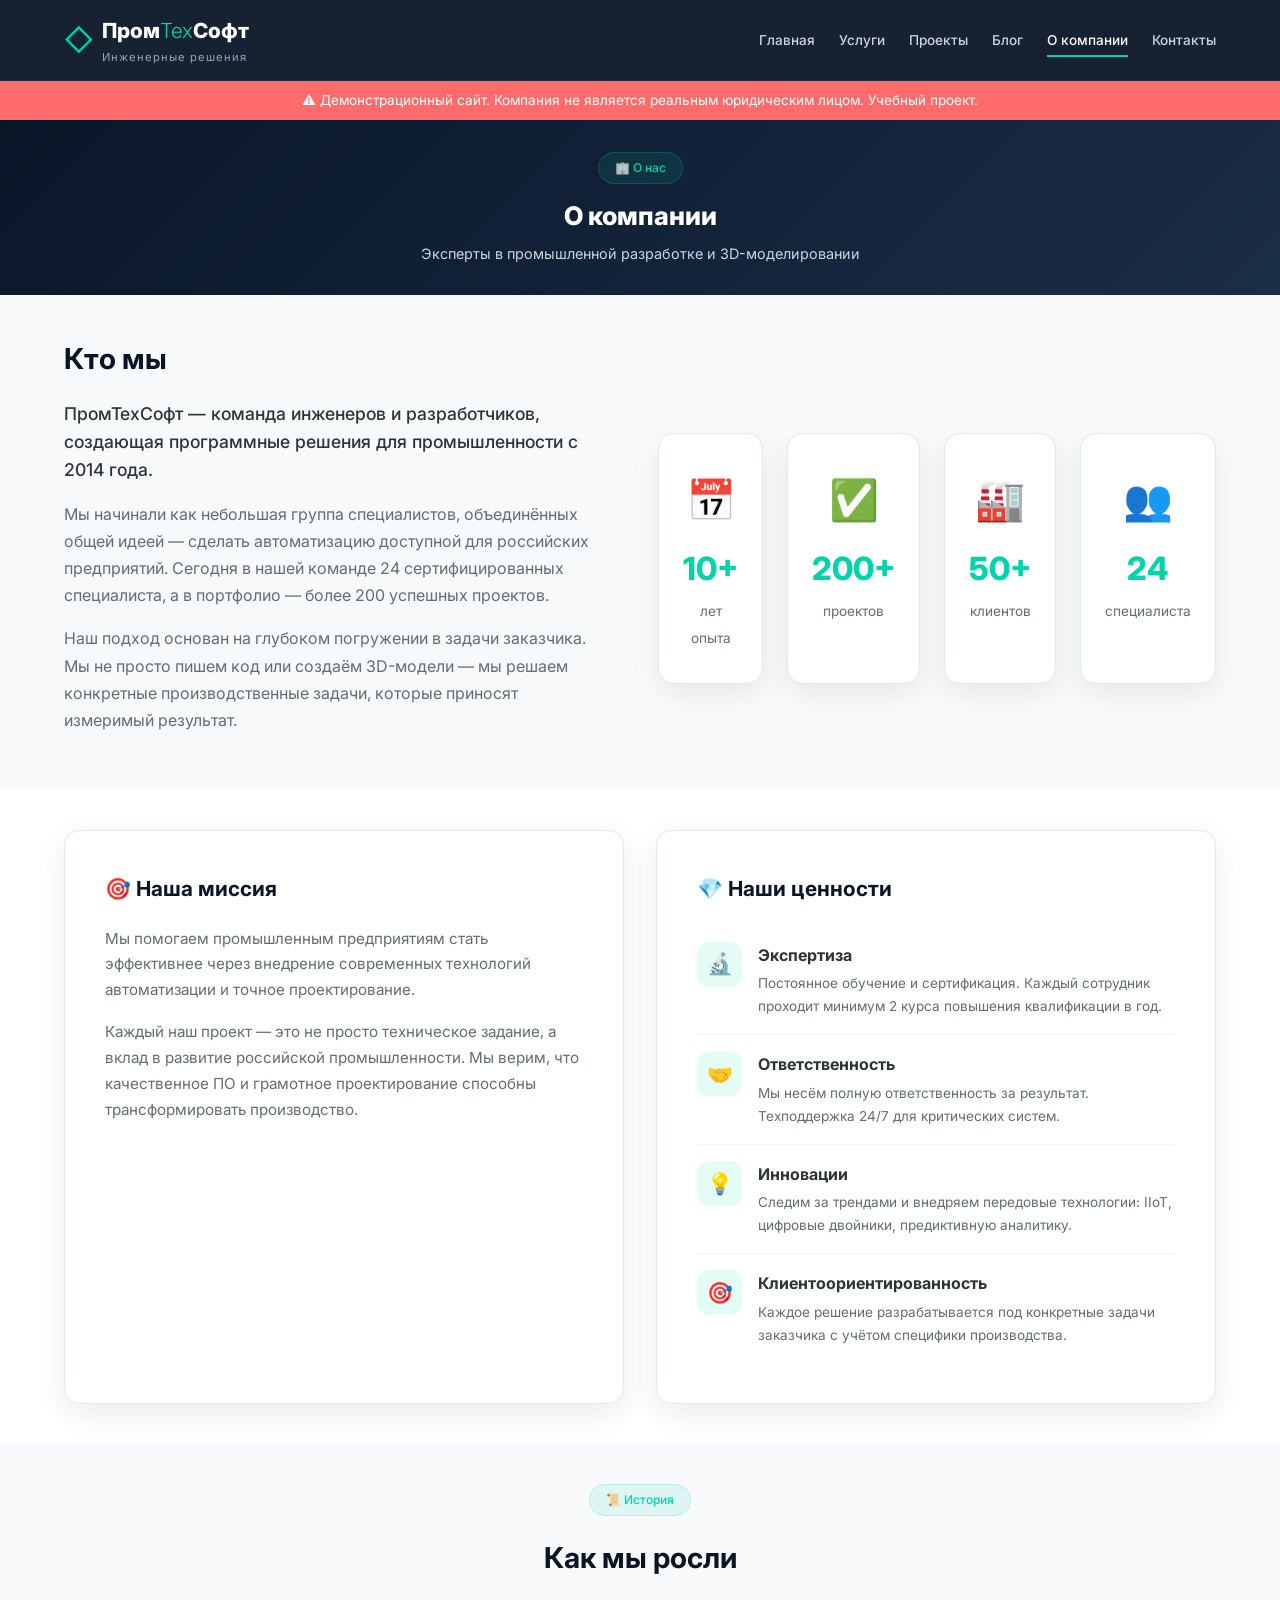
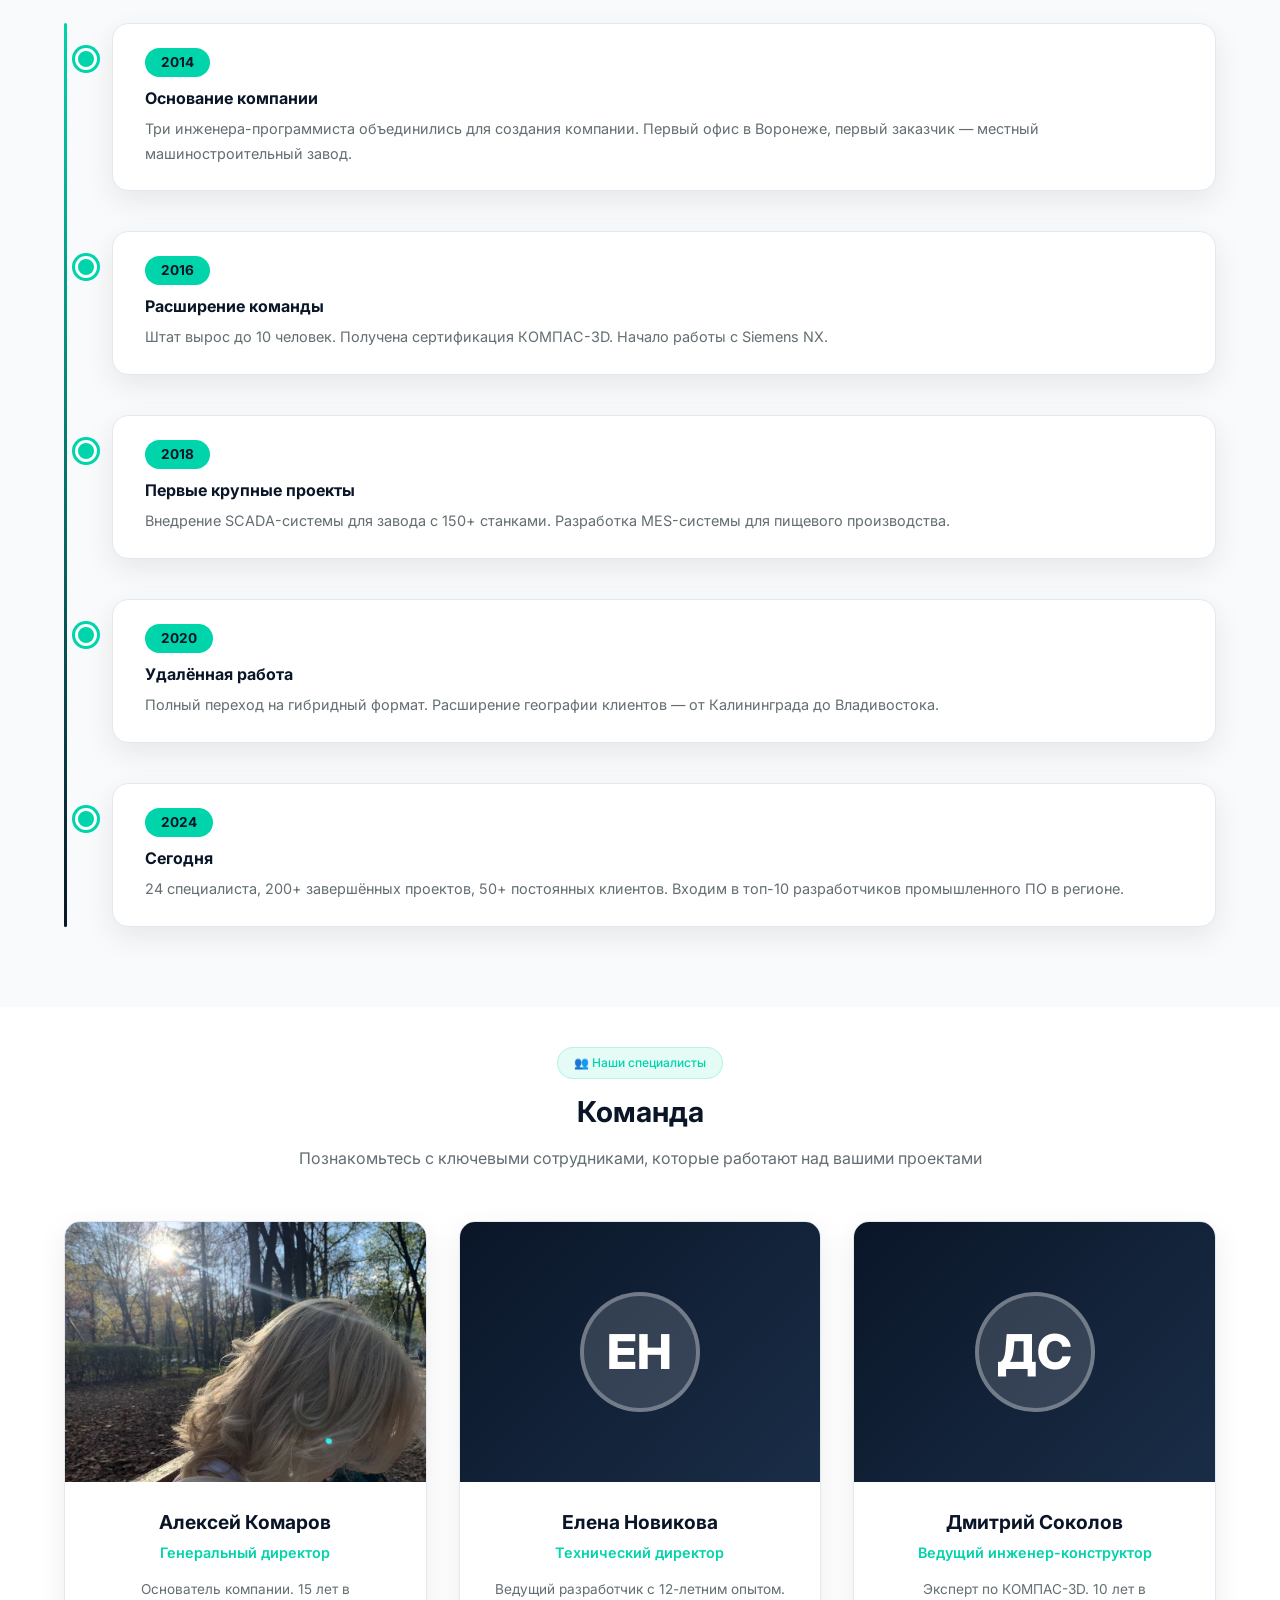
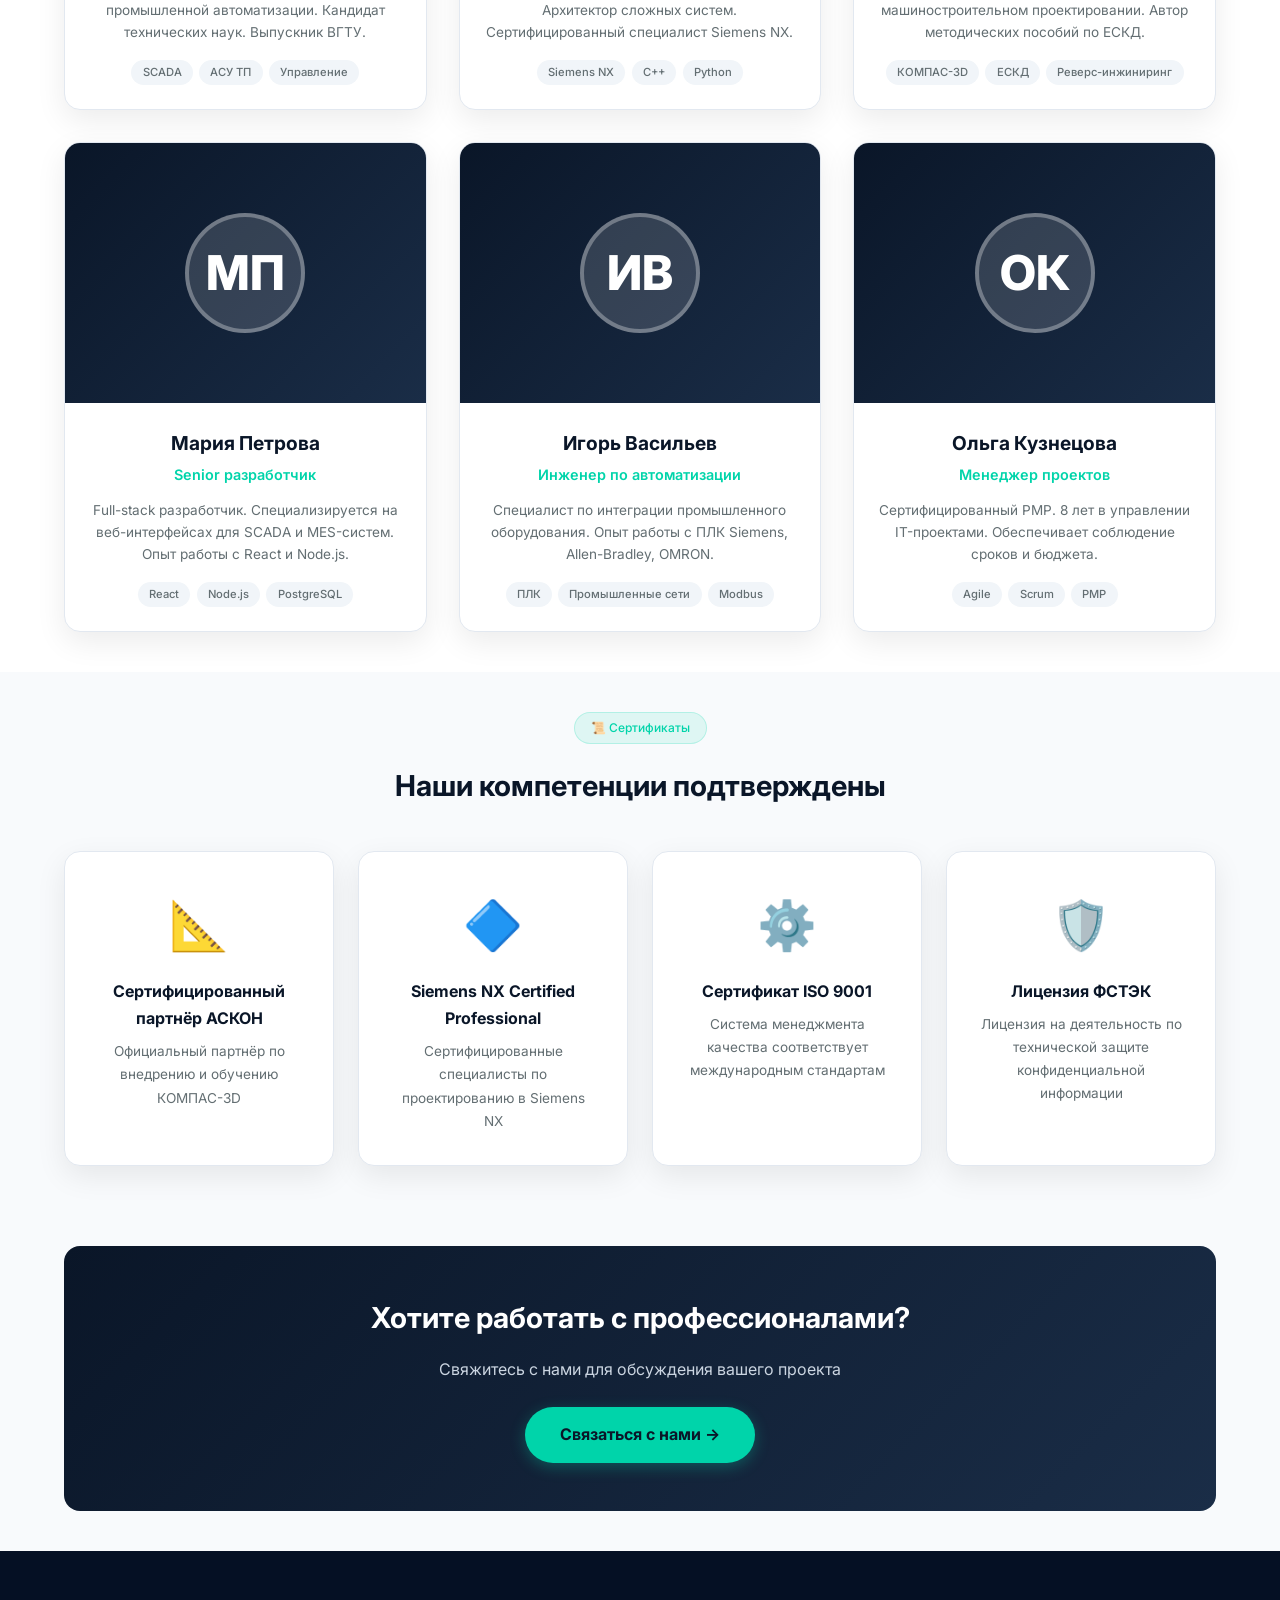
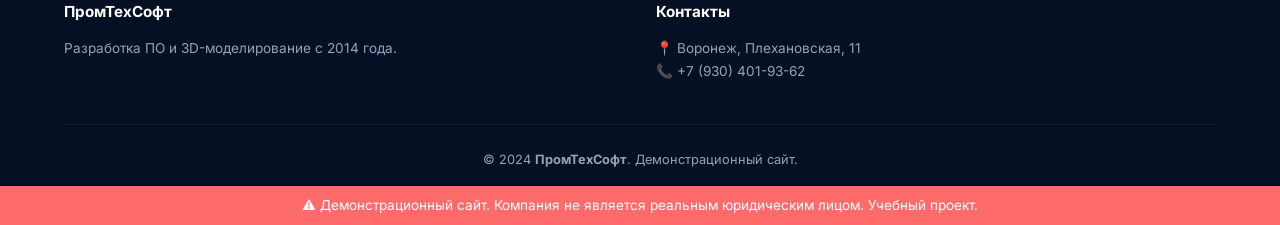
==== commit 77f7d540: "фото" ====
--- a/about.html
+++ b/about.html
@@ -706,7 +706,7 @@
                     <!-- Сотрудник 1 -->
                     <div class="team-card">
                         <div class="team-photo">
-                            <div class="team-avatar">АК</div>
+                            <img src="images/Dasha.jpg" alt="Алексей Комаров">
                         </div>
                         <div class="team-info">
                             <div class="team-name">Алексей Комаров</div>
